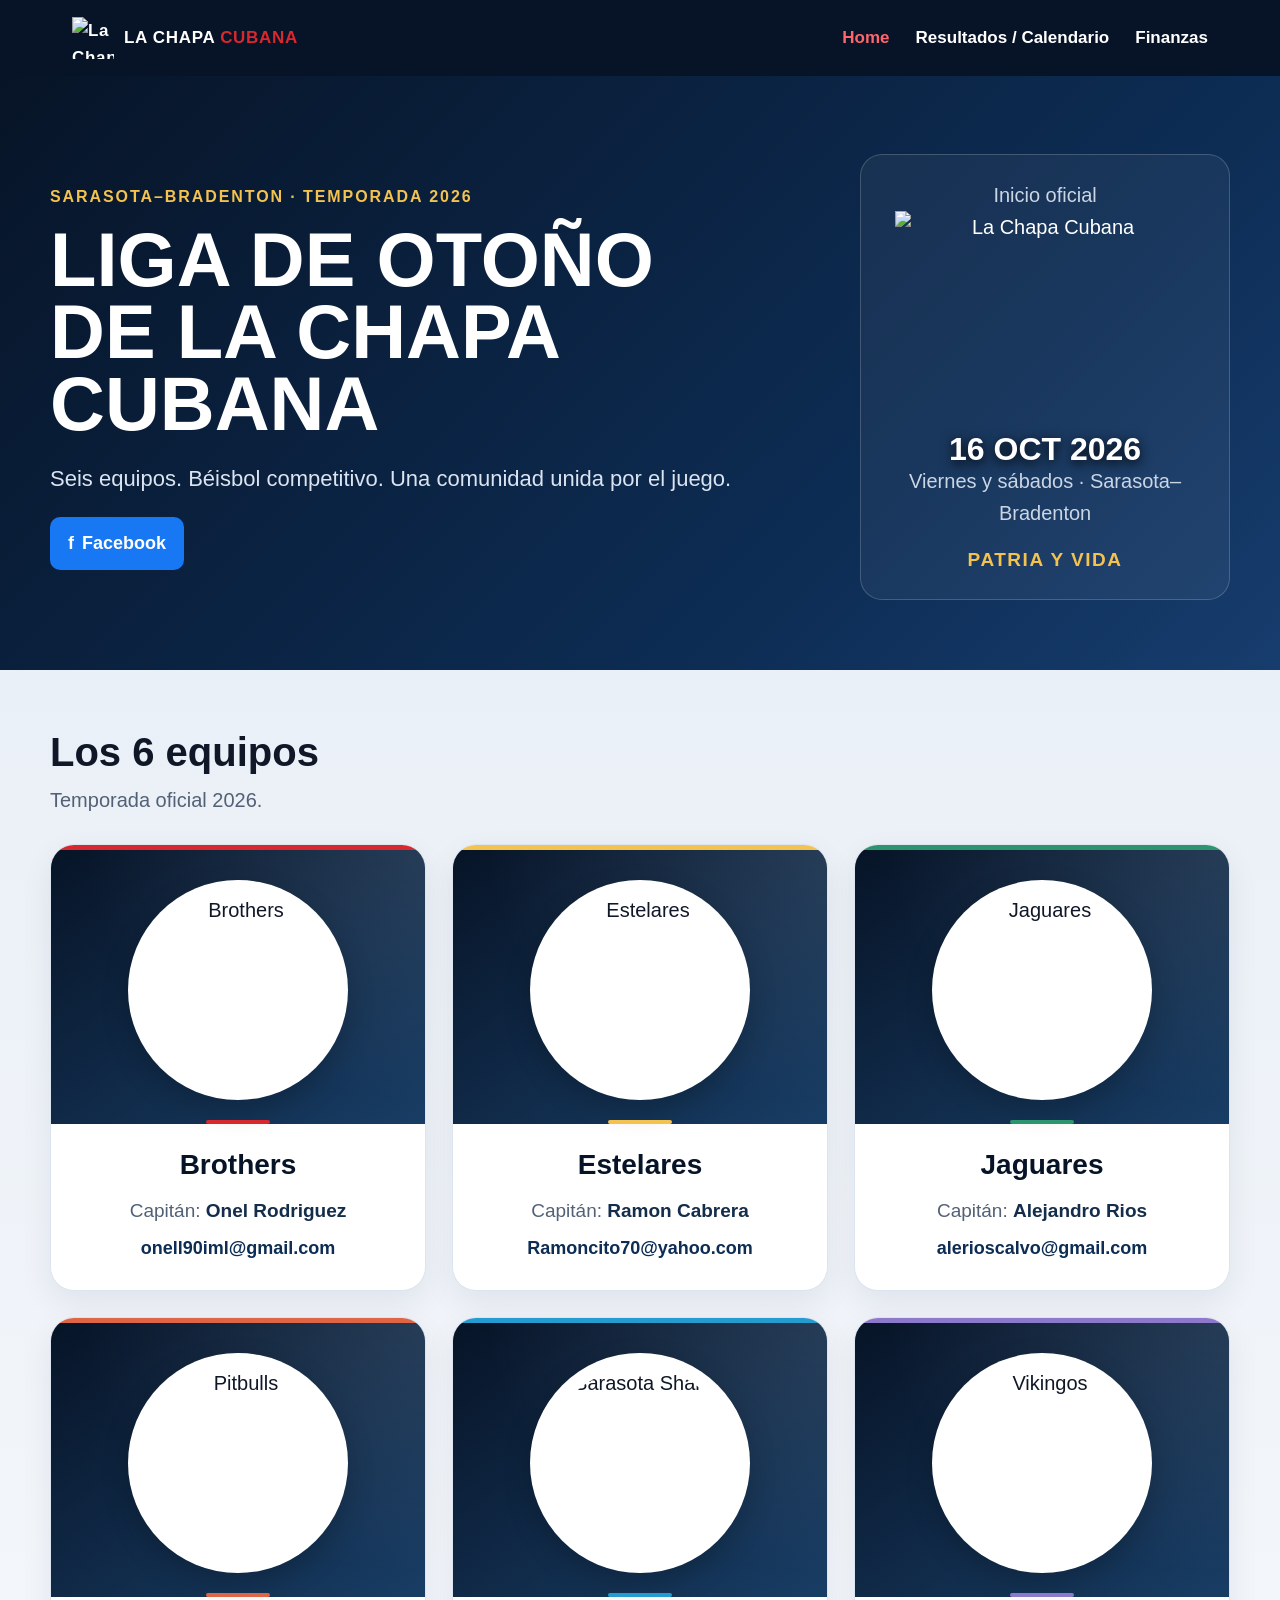
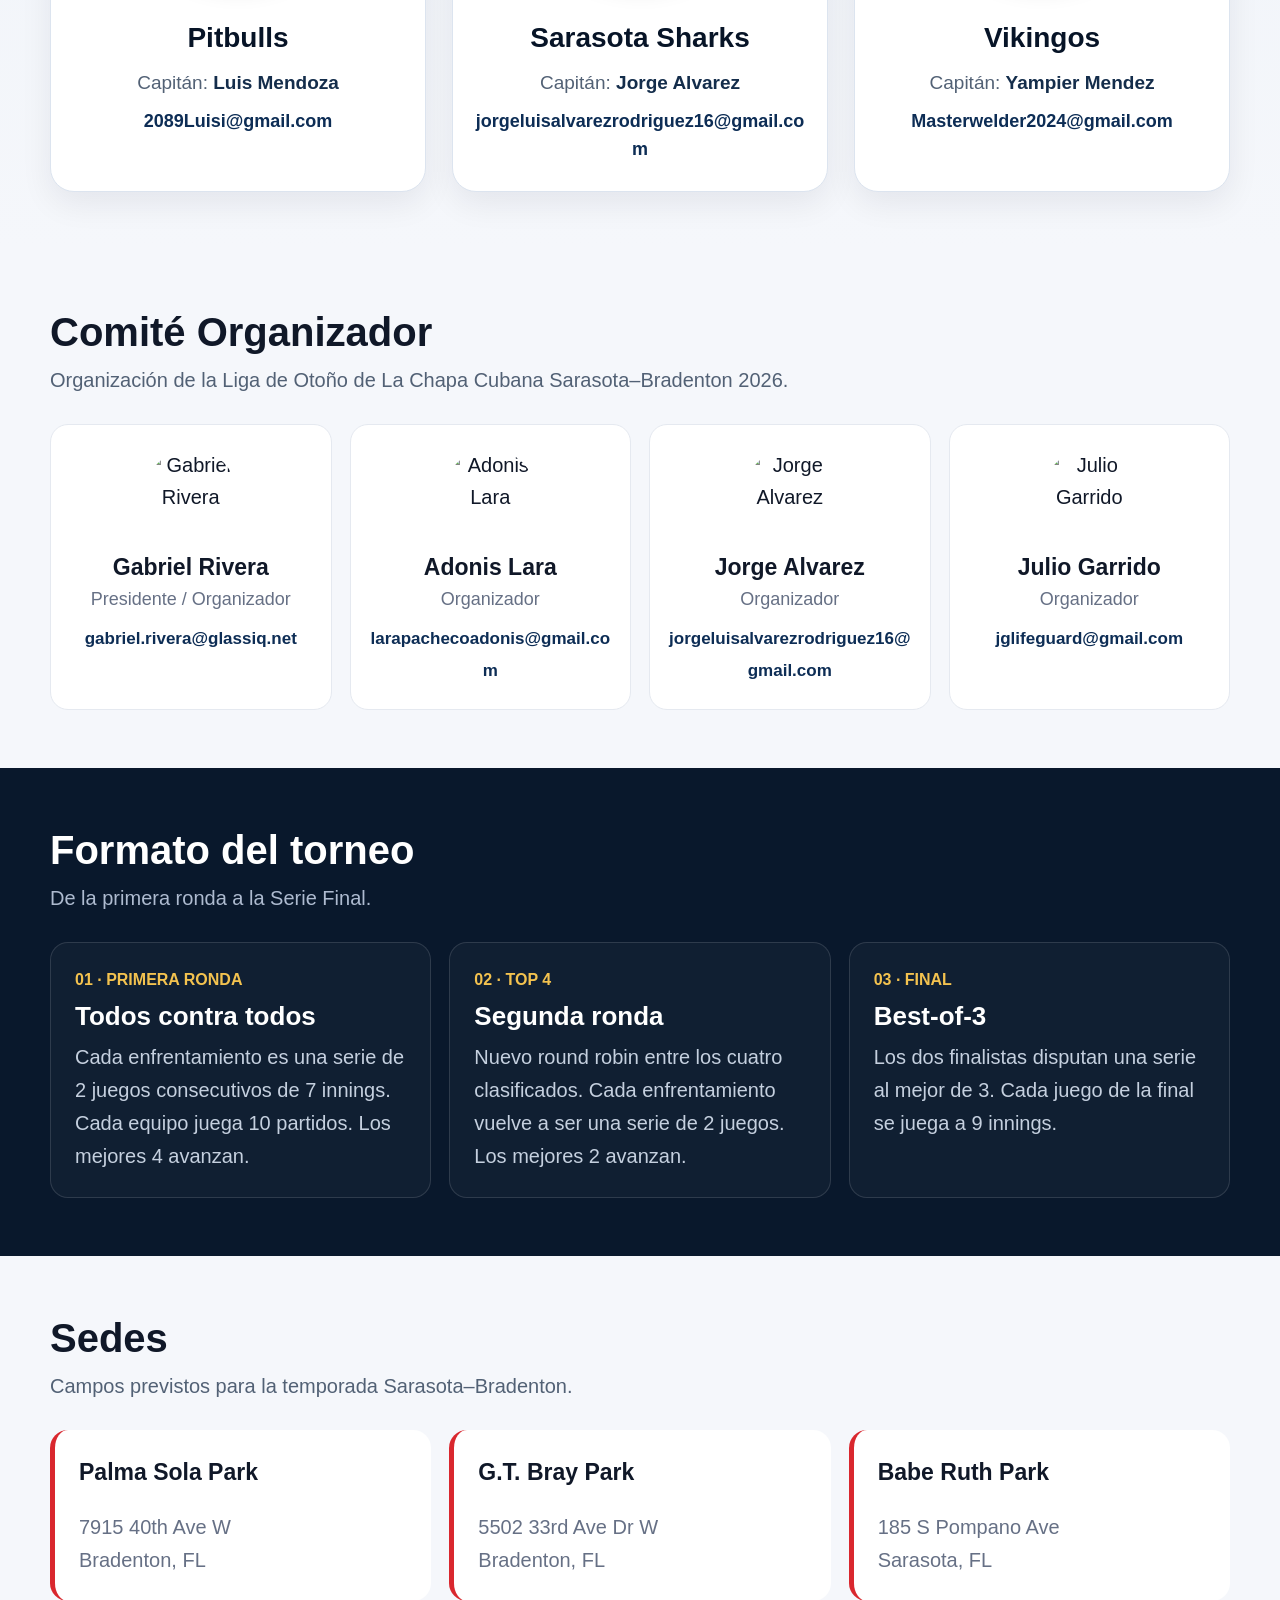
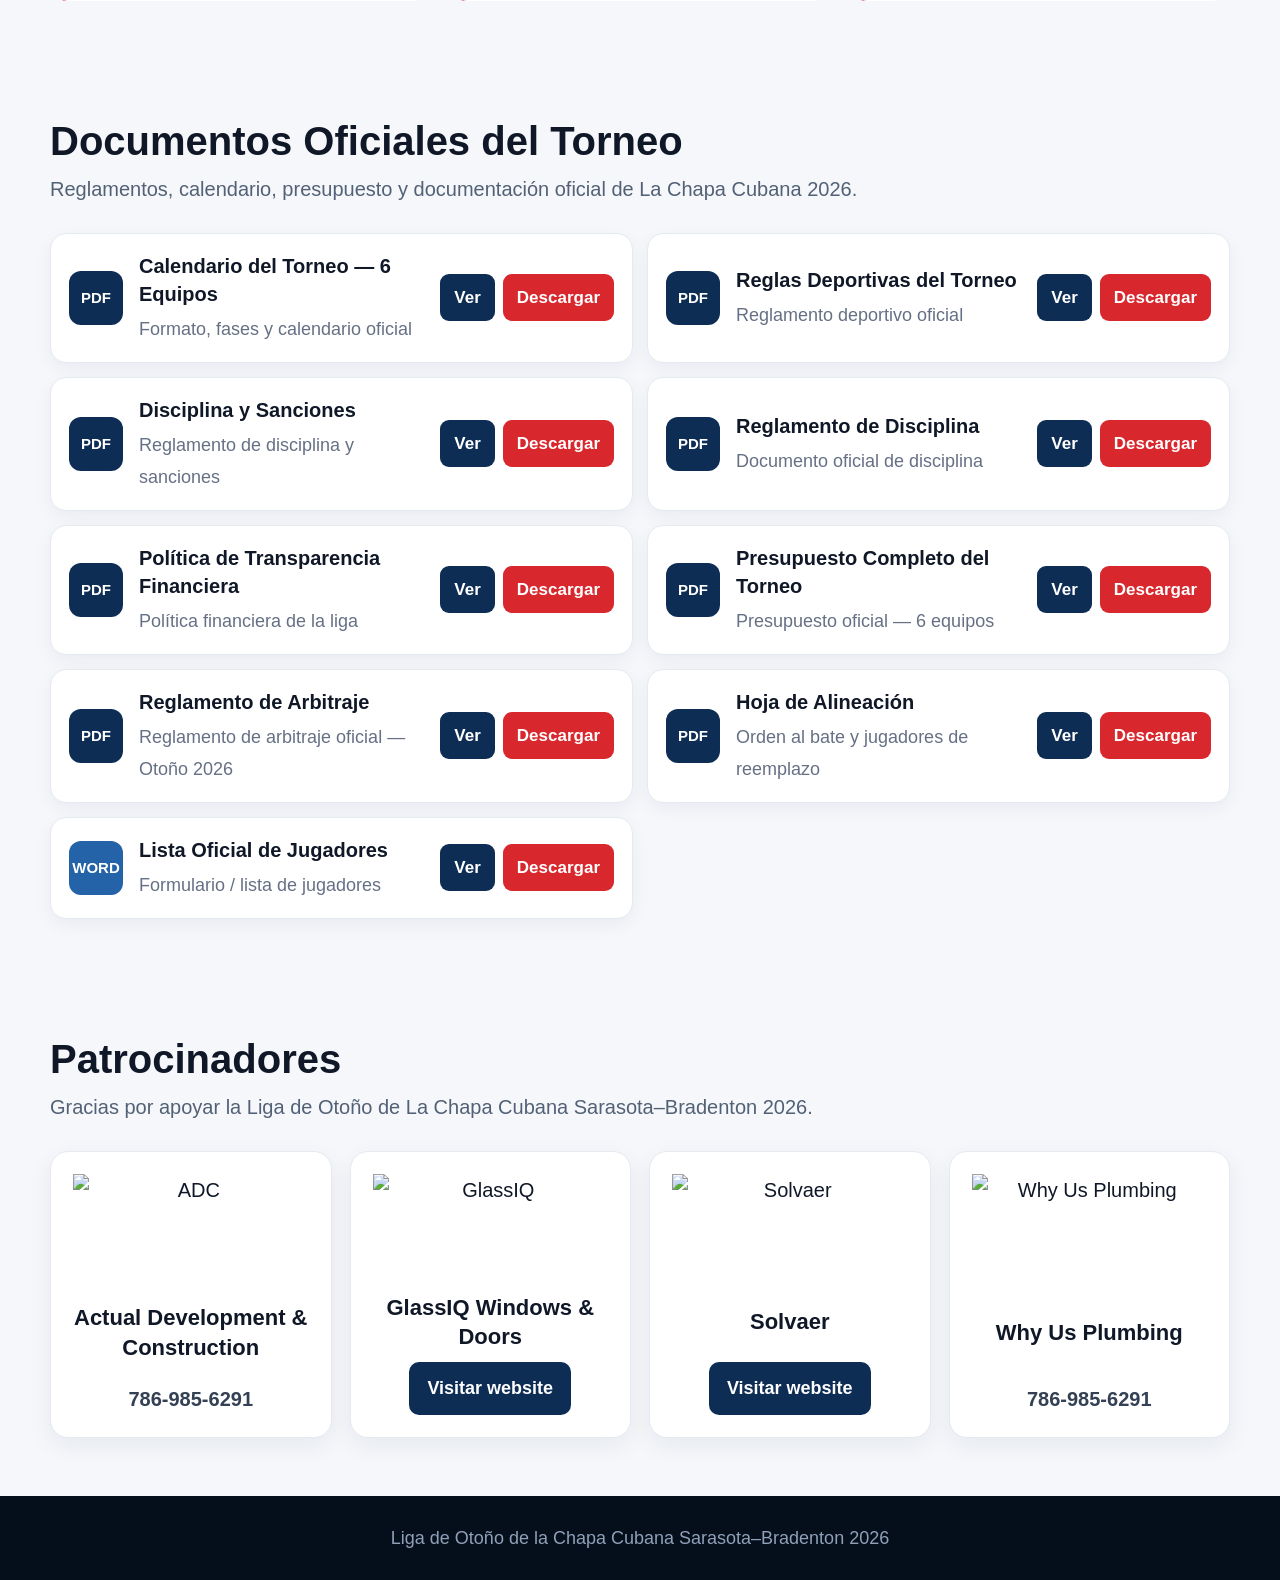
==== index.html @ 01a6e6a2 "Add umpire rules and lineup PDFs with Drive view and download links" ====
<!doctype html>
<html lang="es"><head><meta charset="utf-8"><meta name="viewport" content="width=device-width,initial-scale=1">
<title>La Chapa Cubana 2026</title>
<style>
:root{--navy:#071427;--blue:#0d2d55;--red:#d9272e;--gold:#f3c24f;--white:#fff;--muted:#b9c5d6}
*{box-sizing:border-box}body{margin:0;font-family:Arial,Helvetica,sans-serif;font-size:18px;background:#f5f7fb;color:#101828}a{text-decoration:none;color:inherit}
header{background:var(--navy);color:#fff;position:sticky;top:0;z-index:5}.nav{max-width:1180px;margin:auto;display:flex;align-items:center;justify-content:space-between;padding:16px 22px}.brand{font-weight:900;letter-spacing:.04em}.brand span{color:var(--red)}nav{display:flex;gap:22px;font-weight:700;font-size:14px}.fb-link{display:inline-flex;align-items:center;gap:8px;background:#1877f2;color:#fff;padding:9px 14px;border-radius:10px;font-weight:800;font-size:13px}.fb-icon{font-size:18px;font-weight:900}.menu-toggle{display:none;background:transparent;border:1px solid #ffffff55;color:#fff;border-radius:9px;font-size:24px;padding:5px 10px;cursor:pointer}
.hero{background:linear-gradient(135deg,#071427 0%,#0d2d55 70%,#173d6e 100%);color:#fff;padding:78px 22px 70px}.hero-in{max-width:1180px;margin:auto;display:grid;grid-template-columns:1.35fr .65fr;gap:42px;align-items:center}.eyebrow{color:var(--gold);font-weight:800;letter-spacing:.12em;text-transform:uppercase;font-size:13px}.hero h1{font-size:clamp(42px,6vw,76px);line-height:.95;margin:14px 0}.hero p{font-size:20px;color:#dbe4f0;max-width:720px;line-height:1.5}.badge{border:1px solid #ffffff2e;border-radius:22px;padding:24px;background:#ffffff0d;text-align:center;position:relative;overflow:hidden}.hero-logo{width:min(100%,300px);height:250px;object-fit:contain;display:block;margin:0 auto -28px}.start-date{font-size:32px;font-weight:900;line-height:1;color:#fff;text-shadow:0 3px 12px #000;margin-top:-8px;position:relative;z-index:2}.badge span{color:#cbd6e5}.badge .motto{display:block;color:var(--gold);font-size:19px;font-weight:900;letter-spacing:.08em;text-transform:uppercase;margin-top:16px}
section{padding:58px 22px}.wrap{max-width:1180px;margin:auto}.title{font-size:32px;margin:0 0 8px}.sub{color:#667085;margin:0 0 28px}
.cards{display:grid;grid-template-columns:repeat(3,1fr);gap:18px}.card{background:#fff;border:1px solid #e5e9f0;border-radius:18px;padding:24px;box-shadow:0 8px 24px #0b1b3410}.team{font-size:20px;font-weight:900}.team-logo{width:175px;height:175px;object-fit:contain;display:block;margin:0 auto 18px}.card{text-align:center}.contact{font-size:14px;color:#667085;margin-top:8px;line-height:1.55}.contact a{color:#0d2d55;font-weight:700;overflow-wrap:anywhere}.committee{display:grid;grid-template-columns:repeat(4,1fr);gap:18px}.person{background:#fff;border:1px solid #e5e9f0;border-radius:18px;padding:20px;text-align:center}.person img{width:92px;height:92px;border-radius:50%;object-fit:cover;display:block;margin:0 auto 12px}.person h3{margin:6px 0 3px;font-size:18px}.role{font-size:13px;color:#667085;margin-bottom:8px}.person a{font-size:12px;color:#0d2d55;font-weight:700;overflow-wrap:anywhere}
.dark{background:#09182c;color:#fff}.dark .sub{color:#aebbd0}.format{display:grid;grid-template-columns:repeat(3,1fr);gap:18px}.step{border:1px solid #ffffff20;border-radius:18px;padding:24px;background:#ffffff08}.num{font-size:13px;color:var(--gold);font-weight:900}.step h3{margin:8px 0}.step p{color:#c5d0df;line-height:1.55;margin:0}
.venues{display:grid;grid-template-columns:repeat(3,1fr);gap:18px}.venue{background:#fff;border-radius:18px;padding:24px;border-left:5px solid var(--red)}.venue b{font-size:18px}.venue p{color:#667085;margin-bottom:0}
.sponsor{background:#fff4db;border:1px solid #f1d596;border-radius:18px;padding:28px;display:flex;justify-content:space-between;gap:20px;align-items:center}.sponsor strong{font-size:24px}.sponsors-grid{display:grid;grid-template-columns:repeat(4,1fr);gap:18px}.sponsor-card{background:#fff;border:1px solid #e5e9f0;border-radius:18px;padding:22px;text-align:center;box-shadow:0 8px 24px #0b1b3410;display:flex;flex-direction:column;align-items:center;justify-content:space-between;min-height:220px}.sponsor-logo{width:100%;height:105px;object-fit:contain;margin-bottom:14px}.sponsor-name{font-weight:900;font-size:18px;margin-bottom:10px}.sponsor-link{display:inline-block;background:#0d2d55;color:#fff;padding:10px 16px;border-radius:10px;font-weight:800;font-size:14px}.sponsor-phone{font-weight:800;color:#344054}.docs-grid{display:grid;grid-template-columns:repeat(2,1fr);gap:14px}.doc-card{background:#fff;border:1px solid #e5e9f0;border-radius:16px;padding:18px;display:flex;align-items:center;gap:14px;box-shadow:0 6px 18px #0b1b340d;transition:.2s}.doc-card:hover{transform:translateY(-2px);box-shadow:0 10px 24px #0b1b3418}.doc-icon{width:46px;height:46px;border-radius:12px;background:#0d2d55;color:#fff;display:grid;place-items:center;font-size:13px;font-weight:900;flex:none}.doc-icon.word{background:#2463a8}.doc-card strong{display:block;margin-bottom:4px}.doc-card span{font-size:13px;color:#667085}.doc-actions{margin-left:auto;display:flex;gap:8px;flex:none}.doc-btn{padding:8px 11px;border-radius:9px;background:#0d2d55;color:#fff;font-size:12px;font-weight:800}.doc-btn.download{background:#d9272e}@media(max-width:600px){.doc-card{align-items:flex-start}.doc-actions{margin-left:0;flex-direction:column}}
footer{background:#050e1b;color:#8fa0b8;padding:28px 22px;text-align:center}
@media(max-width:760px){.nav{position:relative;align-items:center}.menu-toggle{display:block}.nav nav{display:none;position:absolute;top:100%;right:16px;left:16px;background:#071427;border:1px solid #ffffff22;border-radius:12px;padding:10px;box-shadow:0 12px 28px #0005;z-index:20}.nav.menu-open nav{display:flex;flex-direction:column;gap:0}.nav nav a{padding:12px 10px;border-bottom:1px solid #ffffff18;font-size:16px}.nav nav a:last-child{border-bottom:0}.hero-in,.cards,.format,.venues{grid-template-columns:1fr}.committee{grid-template-columns:repeat(2,1fr)}.sponsors-grid{grid-template-columns:1fr 1fr}.docs-grid{grid-template-columns:1fr}.team-logo{width:155px;height:155px}.person{padding:14px}.person img{width:76px;height:76px}.hero{padding-top:54px}.sponsor{display:block}.hero h1{font-size:48px}}
/* Home readability and team showcase */
body{font-size:20px;line-height:1.6}
.hero p{font-size:22px}
.eyebrow,.num{font-size:16px}
.title{font-size:clamp(32px,4vw,40px);line-height:1.2}
.sub{font-size:20px;color:#526175}
#equipos{background:linear-gradient(180deg,#eaf0f7,#f5f7fb)}
#equipos .cards{gap:26px;align-items:stretch}
#equipos .card{--team-accent:#d9272e;padding:0 0 26px;overflow:hidden;border:1px solid #dce4ef;border-radius:24px;box-shadow:0 12px 32px #07142712;transition:transform .2s,box-shadow .2s;min-width:0}
#equipos .card:nth-child(2){--team-accent:#f3c24f}
#equipos .card:nth-child(3){--team-accent:#2a956e}
#equipos .card:nth-child(4){--team-accent:#de6545}
#equipos .card:nth-child(5){--team-accent:#269bd0}
#equipos .card:nth-child(6){--team-accent:#8c79cc}
.team-emblem{display:grid;place-items:center;padding:30px 20px 24px;background:radial-gradient(ellipse at top right,#ffffff18,transparent 65%),linear-gradient(145deg,#071427,#183d65);border-top:5px solid var(--team-accent);position:relative}
.team-emblem:after{content:"";position:absolute;bottom:0;width:64px;height:4px;background:var(--team-accent);border-radius:4px}
#equipos .team-logo{width:220px;height:220px;max-width:100%;margin:0;object-fit:contain;background:#fff;border-radius:50%;padding:14px;box-shadow:0 10px 28px #0003}
#equipos .team{font-size:28px;line-height:1.2;color:#071427;margin:24px 20px 14px;font-weight:900}
#equipos .contact{font-size:19px;line-height:1.6;margin:0 22px;color:#526175}
#equipos .contact b{color:#142d4b}
#equipos .contact a{display:inline-block;font-size:18px;margin-top:8px;overflow-wrap:anywhere}
.person{min-width:0;padding:24px 18px}
.person h3{font-size:23px;line-height:1.3}
.role{font-size:18px;line-height:1.5}
.person a{font-size:17px;line-height:1.5}
.step h3{font-size:26px;line-height:1.25}
.step p,.venue p{font-size:20px;line-height:1.65}
.venue b{font-size:23px}
.sponsor-name{font-size:22px;line-height:1.35}
.sponsor-phone{font-size:20px}
.sponsor-link,.fb-link{font-size:18px;padding:12px 18px}
.doc-card{flex-wrap:wrap;min-width:0;gap:16px}
.doc-card>div:nth-child(2){flex:1 1 180px;min-width:0}
.doc-card strong{font-size:20px;line-height:1.4}
.doc-card span{font-size:18px;line-height:1.5}
.doc-actions{flex-wrap:wrap}
.doc-btn{font-size:17px;padding:10px 14px}
.doc-icon{font-size:15px;width:54px;height:54px}
footer{font-size:18px}
@media(hover:hover){#equipos .card:hover{transform:translateY(-5px);box-shadow:0 18px 38px #07142722}}
@media(max-width:1000px){#equipos .cards{grid-template-columns:repeat(2,minmax(0,1fr))}.committee{grid-template-columns:repeat(2,minmax(0,1fr))}.sponsors-grid{grid-template-columns:repeat(2,minmax(0,1fr))}}
@media(max-width:600px){#equipos .cards{grid-template-columns:1fr;gap:22px}.committee,.sponsors-grid{grid-template-columns:1fr}.hero p{font-size:20px}.hero h1{font-size:clamp(36px,10vw,48px);overflow-wrap:anywhere}.team-emblem{padding:26px 20px 22px}#equipos .team-logo{width:210px;height:210px}.doc-actions{margin-left:0;flex-direction:row;width:100%}.doc-btn{flex:1;text-align:center}}
@media(prefers-reduced-motion:reduce){#equipos .card,.doc-card{transition:none}#equipos .card:hover,.doc-card:hover{transform:none}}
</style><link rel="stylesheet" href="navigation.css"><script src="navigation.js" defer></script></head>
<body>
<header class="site-header"><div class="site-nav"><a class="site-brand" href="index.html" aria-label="La Chapa Cubana — Home"><img src="https://drive.google.com/thumbnail?id=1ET58pvMTyD2m4tdaB0bdSCX0FVd7vZmN&sz=w120" alt="La Chapa"><div>LA CHAPA <span>CUBANA</span></div></a><nav id="site-menu" class="site-menu" aria-label="Menú principal"><a href="index.html">Home</a><a href="resultados.html">Resultados / Calendario</a><a href="finanzas.html">Finanzas</a></nav><button class="site-menu-toggle" type="button" aria-label="Abrir menú" aria-controls="site-menu" aria-expanded="false">☰</button></div></header>
<main id="inicio">
<section class="hero"><div class="hero-in"><div><div class="eyebrow">Sarasota–Bradenton · Temporada 2026</div><h1>LIGA DE OTOÑO<br>DE LA CHAPA CUBANA</h1><p>Seis equipos. Béisbol competitivo. Una comunidad unida por el juego.</p><div style="margin-top:22px"><a class="fb-link" href="https://www.facebook.com/stories/122099735511436283/UzpfSVNDOjE0MTI1MDkyNjc3NDA5NTQ=/?view_single=false" target="_blank" rel="noopener"><span class="fb-icon">f</span> Facebook</a></div></div><div class="badge"><span>Inicio oficial</span><img class="hero-logo" src="https://drive.google.com/thumbnail?id=1ET58pvMTyD2m4tdaB0bdSCX0FVd7vZmN&sz=w800" alt="La Chapa Cubana"><div class="start-date">16 OCT 2026</div><span>Viernes y sábados · Sarasota–Bradenton</span><span class="motto">Patria y Vida</span></div></div></section>
<section id="equipos"><div class="wrap"><h2 class="title">Los 6 equipos</h2><p class="sub">Temporada oficial 2026.</p><div class="cards">
<div class="card"><div class="team-emblem"><img class="team-logo" src="https://drive.google.com/thumbnail?id=1-qWRgKW-EbeQ3weT7S31rClTQt9q2caC&sz=w400" alt="Brothers"></div><div class="team">Brothers</div><div class="contact">Capitán: <b>Onel Rodriguez</b><br><a href="mailto:onell90iml@gmail.com">onell90iml@gmail.com</a></div></div>
<div class="card"><div class="team-emblem"><img class="team-logo" src="https://drive.google.com/thumbnail?id=1gl6SJ99APP-K8eYWpxwZ1O6G4PZ_vN21&sz=w400" alt="Estelares"></div><div class="team">Estelares</div><div class="contact">Capitán: <b>Ramon Cabrera</b><br><a href="mailto:Ramoncito70@yahoo.com">Ramoncito70@yahoo.com</a></div></div>
<div class="card"><div class="team-emblem"><img class="team-logo" src="https://drive.google.com/thumbnail?id=1uM85ntB6zjvY6f7AvmelHOdKIryNQJAP&sz=w400" alt="Jaguares"></div><div class="team">Jaguares</div><div class="contact">Capitán: <b>Alejandro Rios</b><br><a href="mailto:alerioscalvo@gmail.com">alerioscalvo@gmail.com</a></div></div>
<div class="card"><div class="team-emblem"><img class="team-logo" src="https://drive.google.com/thumbnail?id=1OCEE2LNKfsck5dL0mErADqhcxeLoiF3o&sz=w400" alt="Pitbulls"></div><div class="team">Pitbulls</div><div class="contact">Capitán: <b>Luis Mendoza</b><br><a href="mailto:2089Luisi@gmail.com">2089Luisi@gmail.com</a></div></div>
<div class="card"><div class="team-emblem"><img class="team-logo" src="https://drive.google.com/thumbnail?id=1jnovo15ZRXQcQmVFEsBm3fP1bylhLSvg&sz=w400" alt="Sarasota Sharks"></div><div class="team">Sarasota Sharks</div><div class="contact">Capitán: <b>Jorge Alvarez</b><br><a href="mailto:jorgeluisalvarezrodriguez16@gmail.com">jorgeluisalvarezrodriguez16@gmail.com</a></div></div>
<div class="card"><div class="team-emblem"><img class="team-logo" src="https://drive.google.com/thumbnail?id=1XBLhM8qEhAlkgvEvwa9APozs3F2xufP5&sz=w400" alt="Vikingos"></div><div class="team">Vikingos</div><div class="contact">Capitán: <b>Yampier Mendez</b><br><a href="mailto:Masterwelder2024@gmail.com">Masterwelder2024@gmail.com</a></div></div>
</div></div></section>
<section id="comite"><div class="wrap"><h2 class="title">Comité Organizador</h2><p class="sub">Organización de la Liga de Otoño de La Chapa Cubana Sarasota–Bradenton 2026.</p><div class="committee">
<div class="person"><img src="https://drive.google.com/thumbnail?id=19sugjsP3YZPvwCtK-UiwUvTd4N5JvmRO&sz=w300" alt="Gabriel Rivera"><h3>Gabriel Rivera</h3><div class="role">Presidente / Organizador</div><a href="mailto:gabriel.rivera@glassiq.net">gabriel.rivera@glassiq.net</a></div>
<div class="person"><img src="https://drive.google.com/thumbnail?id=15jDkfLNwrnP8AfmR-NCQBXb3xHgGTXxs&sz=w300" alt="Adonis Lara"><h3>Adonis Lara</h3><div class="role">Organizador</div><a href="mailto:larapachecoadonis@gmail.com">larapachecoadonis@gmail.com</a></div>
<div class="person"><img src="https://drive.google.com/thumbnail?id=1-SumcKjCYTly5Q4lPOge0bRohoxOmL-U&sz=w300" alt="Jorge Alvarez"><h3>Jorge Alvarez</h3><div class="role">Organizador</div><a href="mailto:jorgeluisalvarezrodriguez16@gmail.com">jorgeluisalvarezrodriguez16@gmail.com</a></div>
<div class="person"><img src="https://drive.google.com/thumbnail?id=1lk6w9D7CRqLvjNgrr_CS2DwethLzF8i_&sz=w300" alt="Julio Garrido"><h3>Julio Garrido</h3><div class="role">Organizador</div><a href="mailto:jglifeguard@gmail.com">jglifeguard@gmail.com</a></div>
</div></div></section>
<section class="dark" id="formato"><div class="wrap"><h2 class="title">Formato del torneo</h2><p class="sub">De la primera ronda a la Serie Final.</p><div class="format">
<div class="step"><div class="num">01 · PRIMERA RONDA</div><h3>Todos contra todos</h3><p>Cada enfrentamiento es una serie de 2 juegos consecutivos de 7 innings. Cada equipo juega 10 partidos. Los mejores 4 avanzan.</p></div>
<div class="step"><div class="num">02 · TOP 4</div><h3>Segunda ronda</h3><p>Nuevo round robin entre los cuatro clasificados. Cada enfrentamiento vuelve a ser una serie de 2 juegos. Los mejores 2 avanzan.</p></div>
<div class="step"><div class="num">03 · FINAL</div><h3>Best-of-3</h3><p>Los dos finalistas disputan una serie al mejor de 3. Cada juego de la final se juega a 9 innings.</p></div>
</div></div></section>
<section id="sedes"><div class="wrap"><h2 class="title">Sedes</h2><p class="sub">Campos previstos para la temporada Sarasota–Bradenton.</p><div class="venues">
<div class="venue"><b>Palma Sola Park</b><p>7915 40th Ave W<br>Bradenton, FL</p></div>
<div class="venue"><b>G.T. Bray Park</b><p>5502 33rd Ave Dr W<br>Bradenton, FL</p></div>
<div class="venue"><b>Babe Ruth Park</b><p>185 S Pompano Ave<br>Sarasota, FL</p></div>
</div></div></section>
<section id="documentos"><div class="wrap"><h2 class="title">Documentos Oficiales del Torneo</h2><p class="sub">Reglamentos, calendario, presupuesto y documentación oficial de La Chapa Cubana 2026.</p><div class="docs-grid">
<div class="doc-card"><div class="doc-icon">PDF</div><div><strong>Calendario del Torneo — 6 Equipos</strong><span>Formato, fases y calendario oficial</span></div><div class="doc-actions"><a class="doc-btn" href="https://drive.google.com/file/d/1z3Nn9otGqDCR9JHhnxiJTnsiXqYLfeBk/view" target="_blank" rel="noopener">Ver</a><a class="doc-btn download" href="https://drive.google.com/uc?export=download&id=1z3Nn9otGqDCR9JHhnxiJTnsiXqYLfeBk">Descargar</a></div></div>
<div class="doc-card"><div class="doc-icon">PDF</div><div><strong>Reglas Deportivas del Torneo</strong><span>Reglamento deportivo oficial</span></div><div class="doc-actions"><a class="doc-btn" href="https://drive.google.com/file/d/11FIKdjyD3Yyb6Pr4KRDxW3d-CXXRbtc8/view" target="_blank" rel="noopener">Ver</a><a class="doc-btn download" href="https://drive.google.com/uc?export=download&id=11FIKdjyD3Yyb6Pr4KRDxW3d-CXXRbtc8">Descargar</a></div></div>
<div class="doc-card"><div class="doc-icon">PDF</div><div><strong>Disciplina y Sanciones</strong><span>Reglamento de disciplina y sanciones</span></div><div class="doc-actions"><a class="doc-btn" href="https://drive.google.com/file/d/1pVO3pFTysSu9G_AgJkY43ky2Y5dKUSA0/view" target="_blank" rel="noopener">Ver</a><a class="doc-btn download" href="https://drive.google.com/uc?export=download&id=1pVO3pFTysSu9G_AgJkY43ky2Y5dKUSA0">Descargar</a></div></div>
<div class="doc-card"><div class="doc-icon">PDF</div><div><strong>Reglamento de Disciplina</strong><span>Documento oficial de disciplina</span></div><div class="doc-actions"><a class="doc-btn" href="https://drive.google.com/file/d/1_pdyM_a1JDZmPbZXYFJK_D6hmYnt_0pZ/view" target="_blank" rel="noopener">Ver</a><a class="doc-btn download" href="https://drive.google.com/uc?export=download&id=1_pdyM_a1JDZmPbZXYFJK_D6hmYnt_0pZ">Descargar</a></div></div>
<div class="doc-card"><div class="doc-icon">PDF</div><div><strong>Política de Transparencia Financiera</strong><span>Política financiera de la liga</span></div><div class="doc-actions"><a class="doc-btn" href="https://drive.google.com/file/d/1C5aA4ZxCHgQM4YqI9d89ySw7zPici6uc/view" target="_blank" rel="noopener">Ver</a><a class="doc-btn download" href="https://drive.google.com/uc?export=download&id=1C5aA4ZxCHgQM4YqI9d89ySw7zPici6uc">Descargar</a></div></div>
<div class="doc-card"><div class="doc-icon">PDF</div><div><strong>Presupuesto Completo del Torneo</strong><span>Presupuesto oficial — 6 equipos</span></div><div class="doc-actions"><a class="doc-btn" href="https://drive.google.com/file/d/1_5XDzh7zF5dNiiKVgtpI3sC6vc2b3jWr/view" target="_blank" rel="noopener">Ver</a><a class="doc-btn download" href="https://drive.google.com/uc?export=download&id=1_5XDzh7zF5dNiiKVgtpI3sC6vc2b3jWr">Descargar</a></div></div>
<div class="doc-card"><div class="doc-icon">PDF</div><div><strong>Reglamento de Arbitraje</strong><span>Reglamento de arbitraje oficial — Otoño 2026</span></div><div class="doc-actions"><a class="doc-btn" href="https://drive.google.com/file/d/1mpolAczHp0pGvzC1wSE6edb7Z3oED-60/view" target="_blank" rel="noopener">Ver</a><a class="doc-btn download" href="https://drive.google.com/uc?export=download&id=1mpolAczHp0pGvzC1wSE6edb7Z3oED-60">Descargar</a></div></div>
<div class="doc-card"><div class="doc-icon">PDF</div><div><strong>Hoja de Alineación</strong><span>Orden al bate y jugadores de reemplazo</span></div><div class="doc-actions"><a class="doc-btn" href="https://drive.google.com/file/d/1Rv-o-x3uofq9RC52vKaQ3EqiP1crxRcd/view" target="_blank" rel="noopener">Ver</a><a class="doc-btn download" href="https://drive.google.com/uc?export=download&id=1Rv-o-x3uofq9RC52vKaQ3EqiP1crxRcd">Descargar</a></div></div>
<div class="doc-card"><div class="doc-icon word">WORD</div><div><strong>Lista Oficial de Jugadores</strong><span>Formulario / lista de jugadores</span></div><div class="doc-actions"><a class="doc-btn" href="https://docs.google.com/document/d/1uyCMl9D7eyOG7l7FP1CFhlCztatjPgiy/edit" target="_blank" rel="noopener">Ver</a><a class="doc-btn download" href="https://drive.google.com/uc?export=download&id=1uyCMl9D7eyOG7l7FP1CFhlCztatjPgiy">Descargar</a></div></div>
</div></div></section>
<section id="patrocinadores"><div class="wrap"><h2 class="title">Patrocinadores</h2><p class="sub">Gracias por apoyar la Liga de Otoño de La Chapa Cubana Sarasota–Bradenton 2026.</p><div class="sponsors-grid">
<div class="sponsor-card"><img class="sponsor-logo" src="https://drive.google.com/thumbnail?id=1os_AUD8KuGPUSDTXkzArnHV0wg2EclTi&sz=w500" alt="ADC"><div class="sponsor-name">Actual Development & Construction</div><div class="sponsor-phone">786-985-6291</div></div>
<div class="sponsor-card"><img class="sponsor-logo" src="https://drive.google.com/thumbnail?id=1fQKZIUru4PcIKUT2B1YTL29-8vV6agly&sz=w500" alt="GlassIQ"><div class="sponsor-name">GlassIQ Windows & Doors</div><a class="sponsor-link" href="https://glassiq.net" target="_blank" rel="noopener">Visitar website</a></div>
<div class="sponsor-card"><img class="sponsor-logo" src="https://drive.google.com/thumbnail?id=15eV9L55GZfbMj_JMZ-18P0ek_3loHYlP&sz=w500" alt="Solvaer"><div class="sponsor-name">Solvaer</div><a class="sponsor-link" href="https://solvaerllc.com" target="_blank" rel="noopener">Visitar website</a></div>
<div class="sponsor-card"><img class="sponsor-logo" src="https://drive.google.com/thumbnail?id=1gEzNi2Vnxm7hByJL_bRcwlz-A1wsKSUW&sz=w500" alt="Why Us Plumbing"><div class="sponsor-name">Why Us Plumbing</div><div class="sponsor-phone">786-985-6291</div></div>
</div></div></section>
</main><footer>Liga de Otoño de la Chapa Cubana Sarasota–Bradenton 2026</footer>
</body></html>
---- navigation.css ----
/* Shared navigation: all three pages use this single style source. */
.site-header{background:#071427;color:#fff;position:sticky;top:0;z-index:50;font-family:Arial,Helvetica,sans-serif}
.site-nav{max-width:1180px;margin:auto;padding:16px 22px;display:flex;align-items:center;justify-content:space-between;gap:24px;position:relative}
.site-brand{display:flex;align-items:center;gap:10px;font-size:17px;font-weight:900;letter-spacing:.04em;color:#fff;text-decoration:none;flex-shrink:0}
.site-brand img{width:42px;height:42px;object-fit:contain;flex-shrink:0}
.site-brand span{color:#d9272e}
.site-menu{display:flex;align-items:center;gap:26px;font-size:17px;font-weight:800}
.site-menu a{color:#fff;text-decoration:none;padding:10px 0;line-height:1.4}
.site-menu a[aria-current="page"]{color:#ff656b}
.site-menu a:hover{color:#ff656b}
.site-menu-toggle{display:none;background:transparent;border:1px solid #ffffff55;color:#fff;border-radius:9px;font:24px Arial,sans-serif;padding:5px 10px;cursor:pointer}
.site-header a:focus-visible,.site-menu-toggle:focus-visible{outline:2px solid #f3c24f;outline-offset:4px}
@media(max-width:800px){
.site-nav{gap:12px}
.site-brand{font-size:17px}
.site-menu-toggle{display:block}
.site-menu{display:none;position:absolute;top:100%;left:16px;right:16px;background:#071427;border:1px solid #ffffff22;border-radius:12px;padding:10px;box-shadow:0 12px 28px #0005;align-items:stretch;gap:0}
.site-nav.menu-open .site-menu{display:flex;flex-direction:column}
.site-menu a{padding:12px 10px;border-bottom:1px solid #ffffff18;font-size:17px;font-weight:800}
.site-menu a:last-child{border-bottom:0}
}
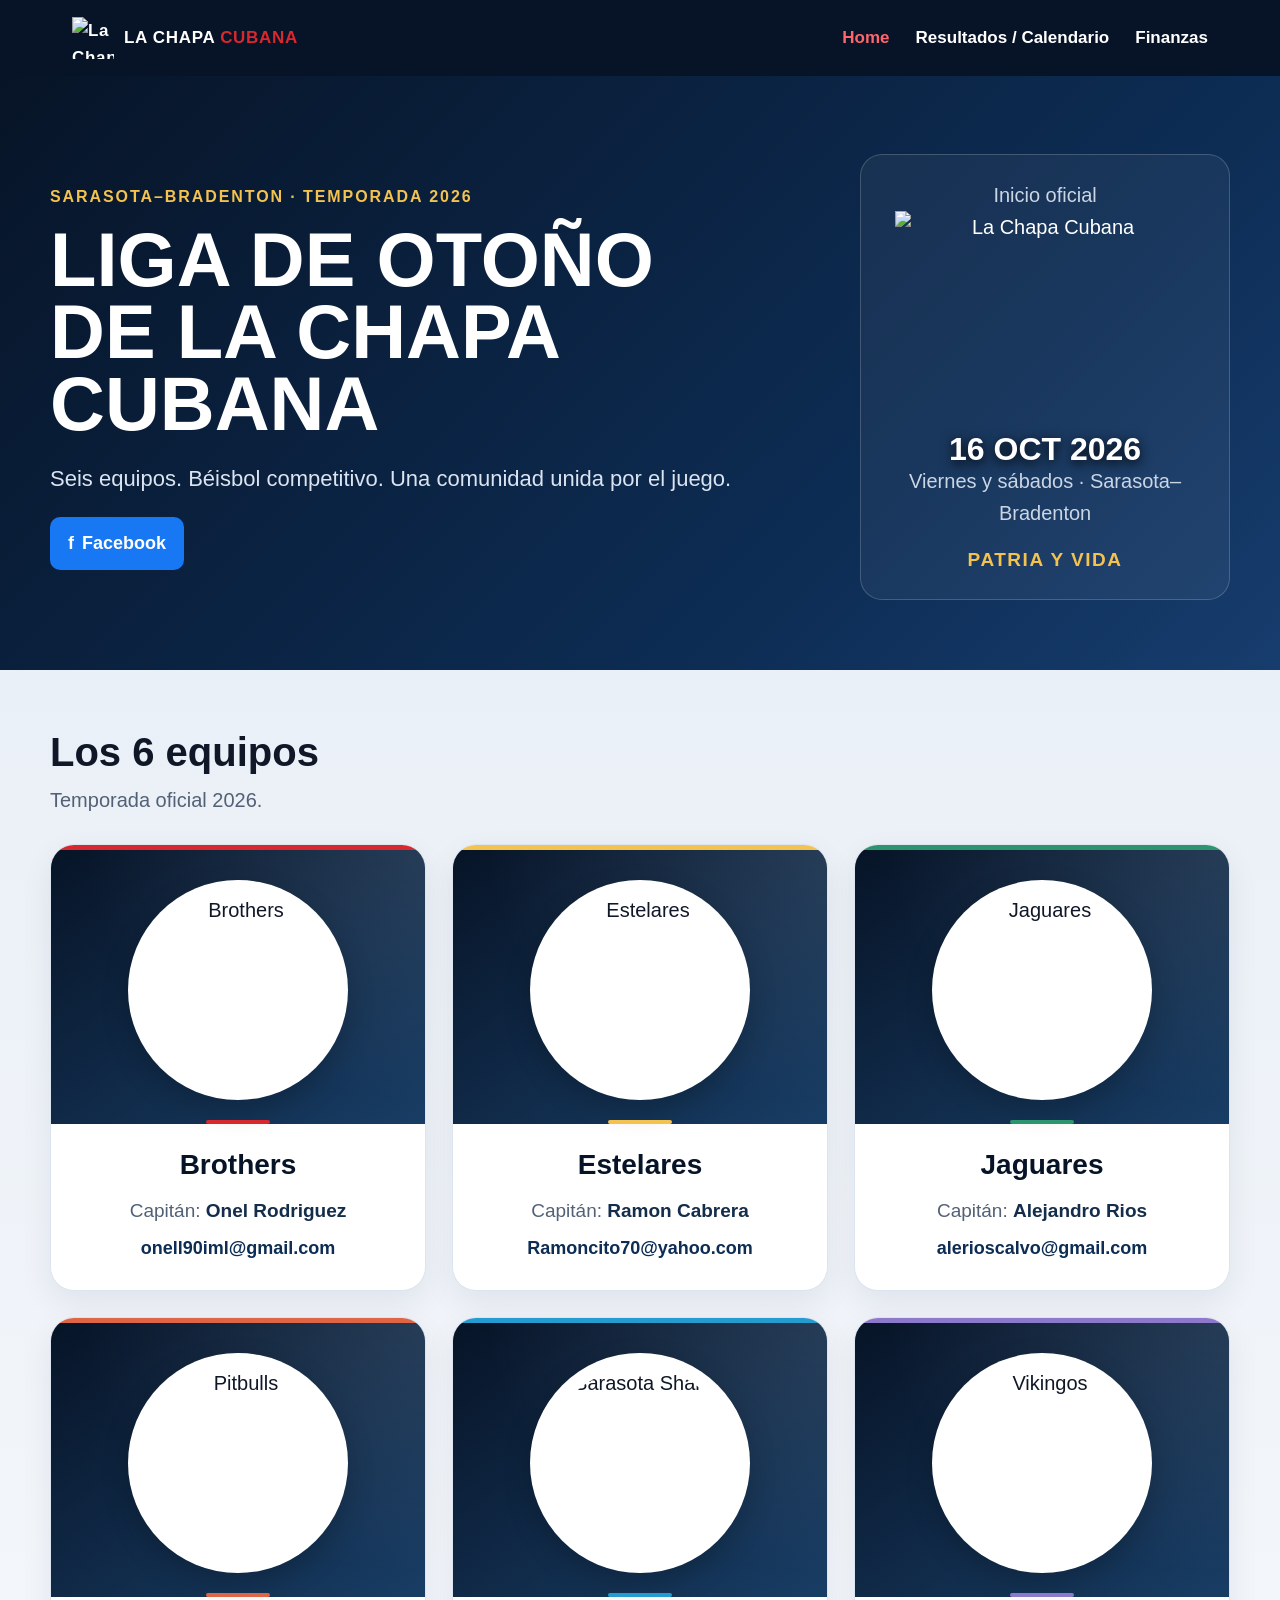
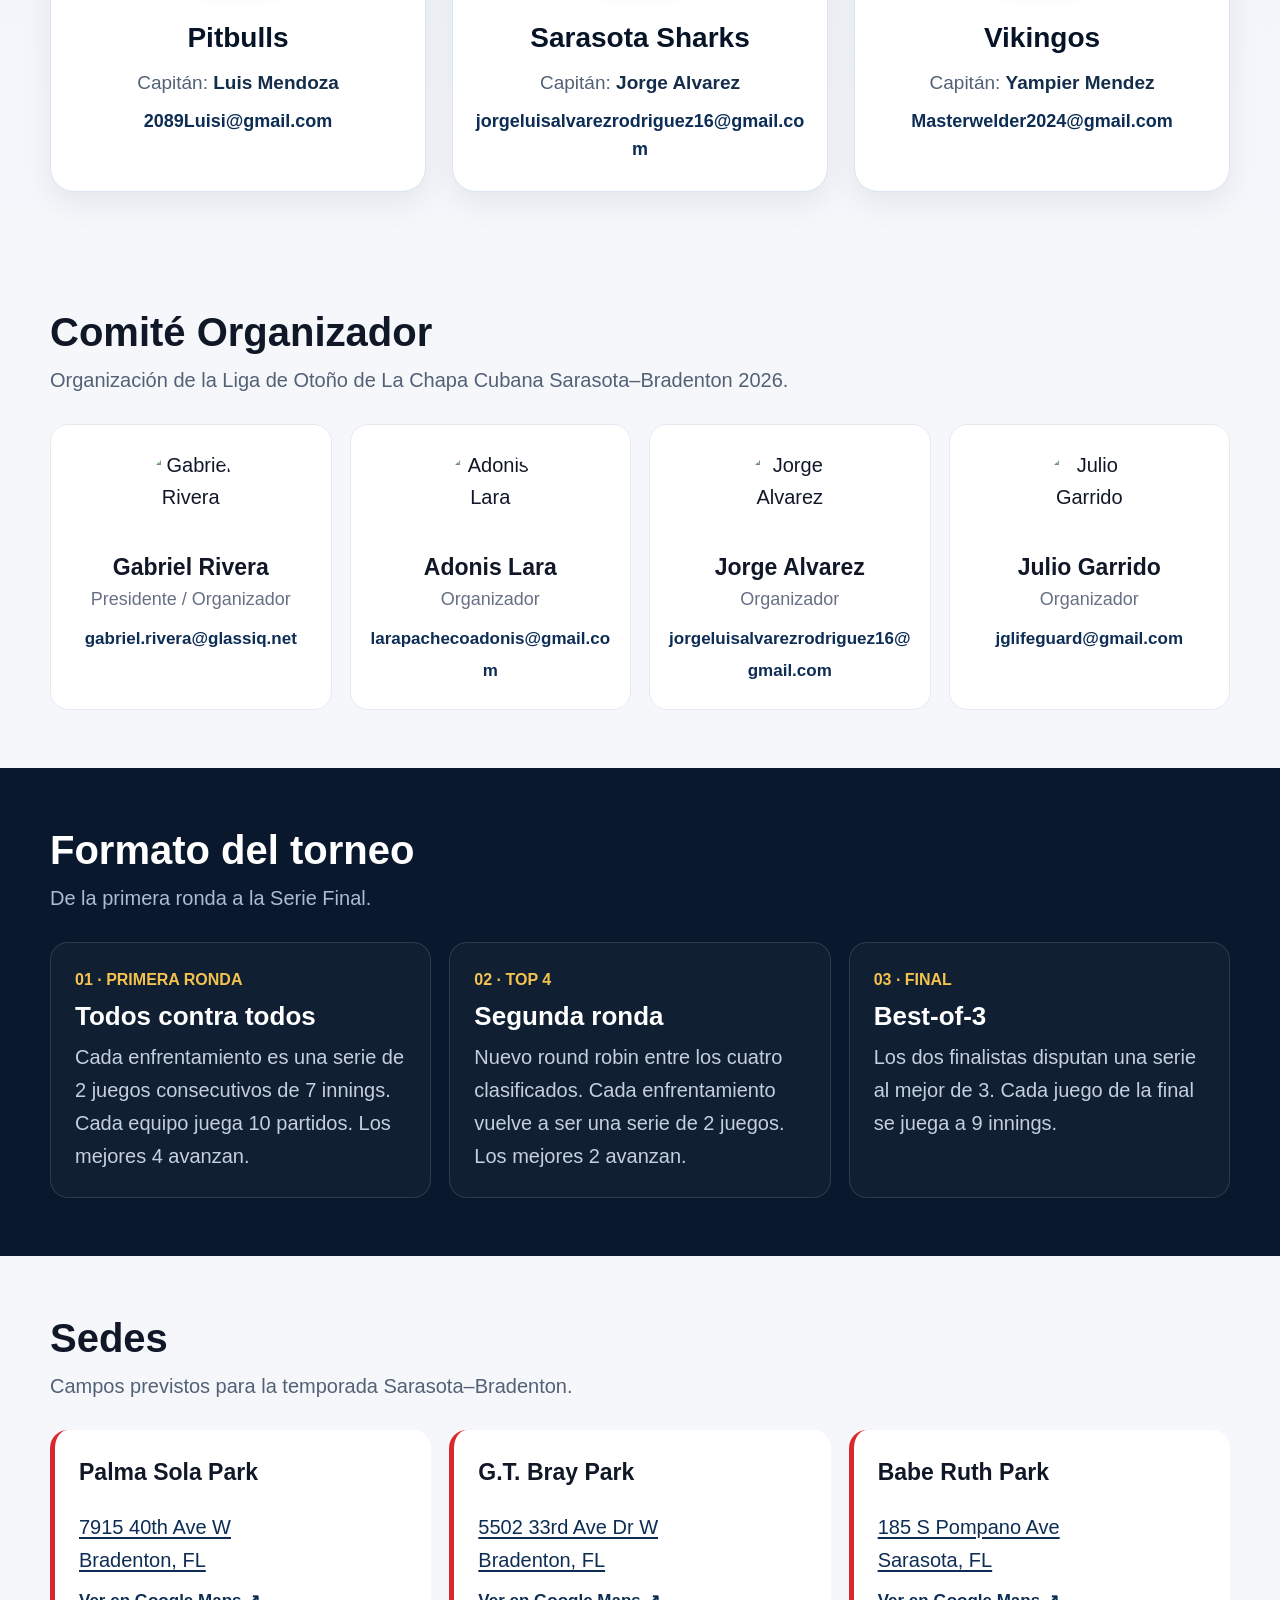
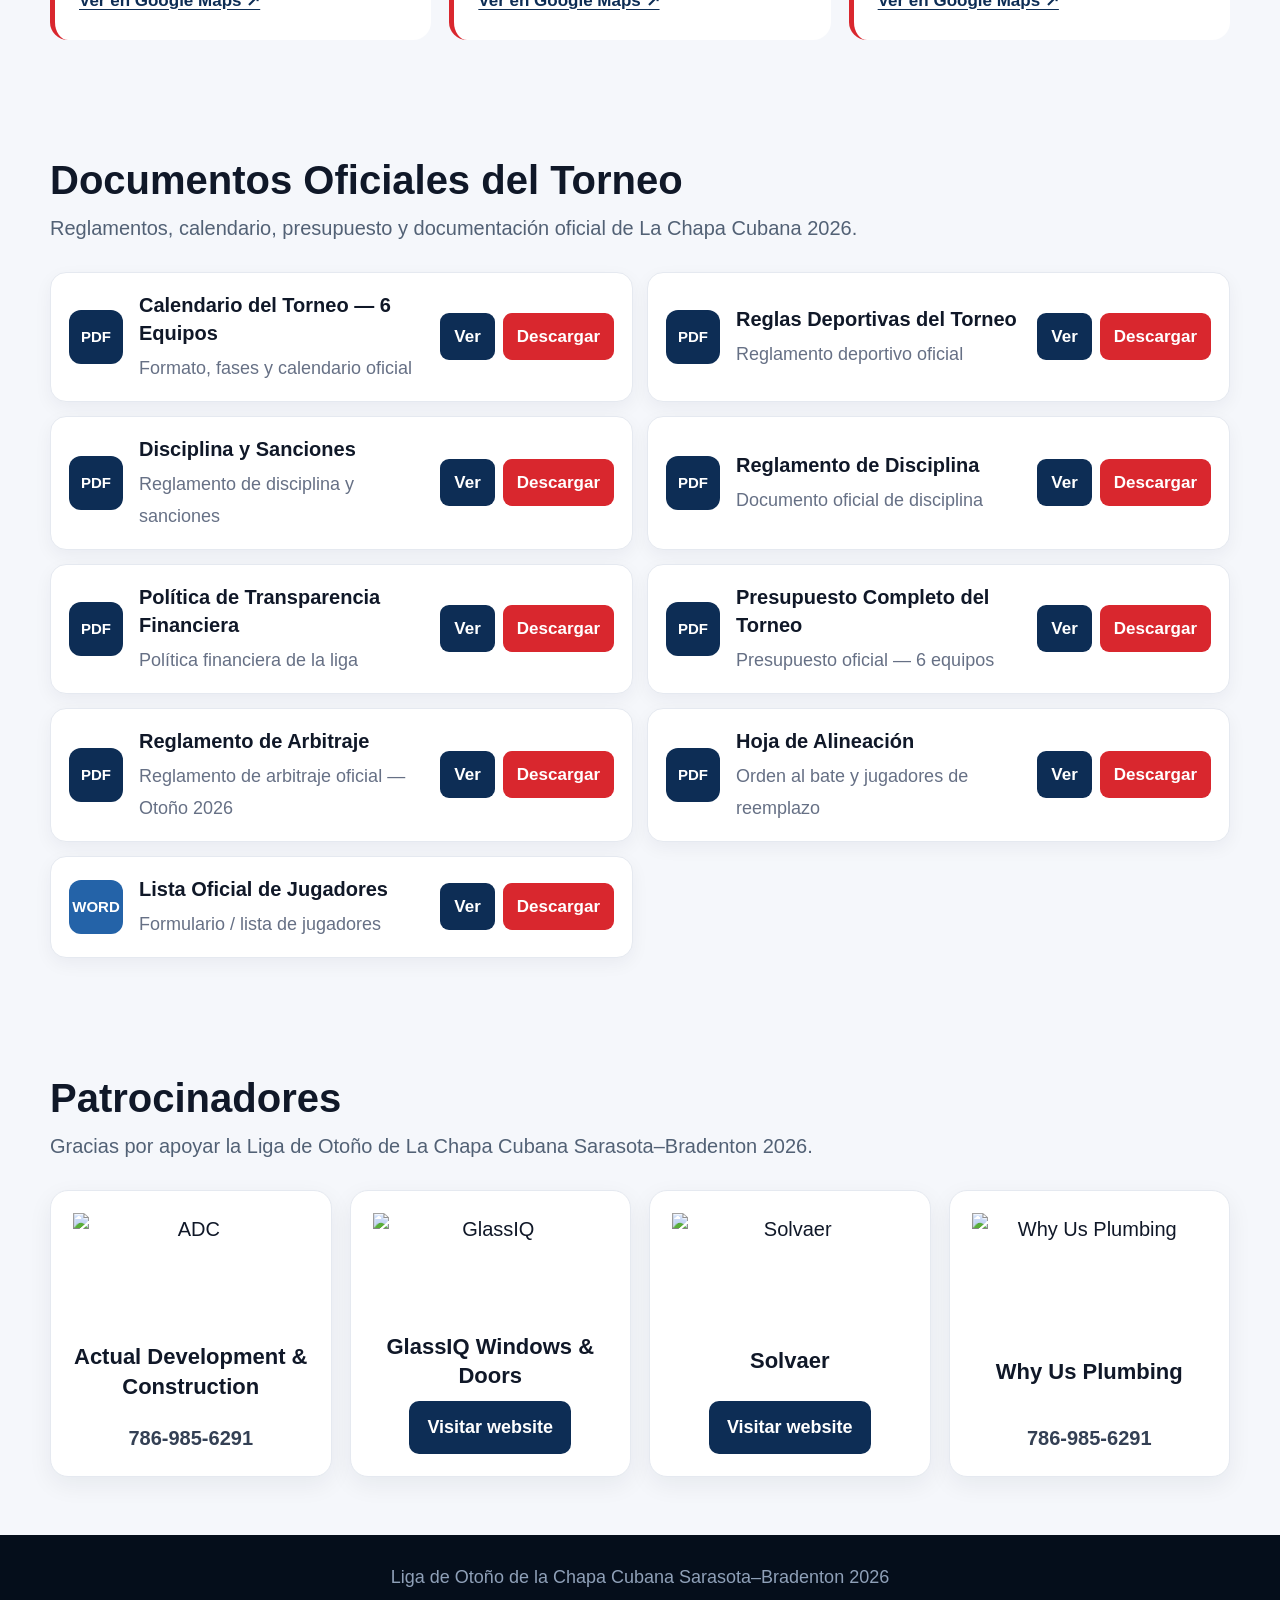
==== commit 54750daf: "Link venue addresses directly to Google Maps" ====
--- a/index.html
+++ b/index.html
@@ -56,6 +56,7 @@
 @media(max-width:1000px){#equipos .cards{grid-template-columns:repeat(2,minmax(0,1fr))}.committee{grid-template-columns:repeat(2,minmax(0,1fr))}.sponsors-grid{grid-template-columns:repeat(2,minmax(0,1fr))}}
 @media(max-width:600px){#equipos .cards{grid-template-columns:1fr;gap:22px}.committee,.sponsors-grid{grid-template-columns:1fr}.hero p{font-size:20px}.hero h1{font-size:clamp(36px,10vw,48px);overflow-wrap:anywhere}.team-emblem{padding:26px 20px 22px}#equipos .team-logo{width:210px;height:210px}.doc-actions{margin-left:0;flex-direction:row;width:100%}.doc-btn{flex:1;text-align:center}}
 @media(prefers-reduced-motion:reduce){#equipos .card,.doc-card{transition:none}#equipos .card:hover,.doc-card:hover{transform:none}}
+.venue-map{display:inline-block;color:#0d2d55;text-decoration:underline;text-underline-offset:3px}.venue-map span{display:block;margin-top:10px;font-size:17px;font-weight:800}.venue-map:hover{color:#d9272e}.venue-map:focus-visible{outline:3px solid #0d2d55;outline-offset:5px;border-radius:3px}
 </style><link rel="stylesheet" href="navigation.css"><script src="navigation.js" defer></script></head>
 <body>
 <header class="site-header"><div class="site-nav"><a class="site-brand" href="index.html" aria-label="La Chapa Cubana — Home"><img src="https://drive.google.com/thumbnail?id=1ET58pvMTyD2m4tdaB0bdSCX0FVd7vZmN&sz=w120" alt="La Chapa"><div>LA CHAPA <span>CUBANA</span></div></a><nav id="site-menu" class="site-menu" aria-label="Menú principal"><a href="index.html">Home</a><a href="resultados.html">Resultados / Calendario</a><a href="finanzas.html">Finanzas</a></nav><button class="site-menu-toggle" type="button" aria-label="Abrir menú" aria-controls="site-menu" aria-expanded="false">☰</button></div></header>
@@ -81,9 +82,9 @@
 <div class="step"><div class="num">03 · FINAL</div><h3>Best-of-3</h3><p>Los dos finalistas disputan una serie al mejor de 3. Cada juego de la final se juega a 9 innings.</p></div>
 </div></div></section>
 <section id="sedes"><div class="wrap"><h2 class="title">Sedes</h2><p class="sub">Campos previstos para la temporada Sarasota–Bradenton.</p><div class="venues">
-<div class="venue"><b>Palma Sola Park</b><p>7915 40th Ave W<br>Bradenton, FL</p></div>
-<div class="venue"><b>G.T. Bray Park</b><p>5502 33rd Ave Dr W<br>Bradenton, FL</p></div>
-<div class="venue"><b>Babe Ruth Park</b><p>185 S Pompano Ave<br>Sarasota, FL</p></div>
+<div class="venue"><b>Palma Sola Park</b><p><a class="venue-map" href="https://www.google.com/maps/search/?api=1&query=7915%2040th%20Ave%20W%2C%20Bradenton%2C%20FL" target="_blank" rel="noopener" aria-label="Abrir Palma Sola Park en Google Maps">7915 40th Ave W<br>Bradenton, FL<span>Ver en Google Maps ↗</span></a></p></div>
+<div class="venue"><b>G.T. Bray Park</b><p><a class="venue-map" href="https://www.google.com/maps/search/?api=1&query=5502%2033rd%20Ave%20Dr%20W%2C%20Bradenton%2C%20FL" target="_blank" rel="noopener" aria-label="Abrir G.T. Bray Park en Google Maps">5502 33rd Ave Dr W<br>Bradenton, FL<span>Ver en Google Maps ↗</span></a></p></div>
+<div class="venue"><b>Babe Ruth Park</b><p><a class="venue-map" href="https://www.google.com/maps/search/?api=1&query=185%20S%20Pompano%20Ave%2C%20Sarasota%2C%20FL" target="_blank" rel="noopener" aria-label="Abrir Babe Ruth Park en Google Maps">185 S Pompano Ave<br>Sarasota, FL<span>Ver en Google Maps ↗</span></a></p></div>
 </div></div></section>
 <section id="documentos"><div class="wrap"><h2 class="title">Documentos Oficiales del Torneo</h2><p class="sub">Reglamentos, calendario, presupuesto y documentación oficial de La Chapa Cubana 2026.</p><div class="docs-grid">
 <div class="doc-card"><div class="doc-icon">PDF</div><div><strong>Calendario del Torneo — 6 Equipos</strong><span>Formato, fases y calendario oficial</span></div><div class="doc-actions"><a class="doc-btn" href="https://drive.google.com/file/d/1z3Nn9otGqDCR9JHhnxiJTnsiXqYLfeBk/view" target="_blank" rel="noopener">Ver</a><a class="doc-btn download" href="https://drive.google.com/uc?export=download&id=1z3Nn9otGqDCR9JHhnxiJTnsiXqYLfeBk">Descargar</a></div></div>
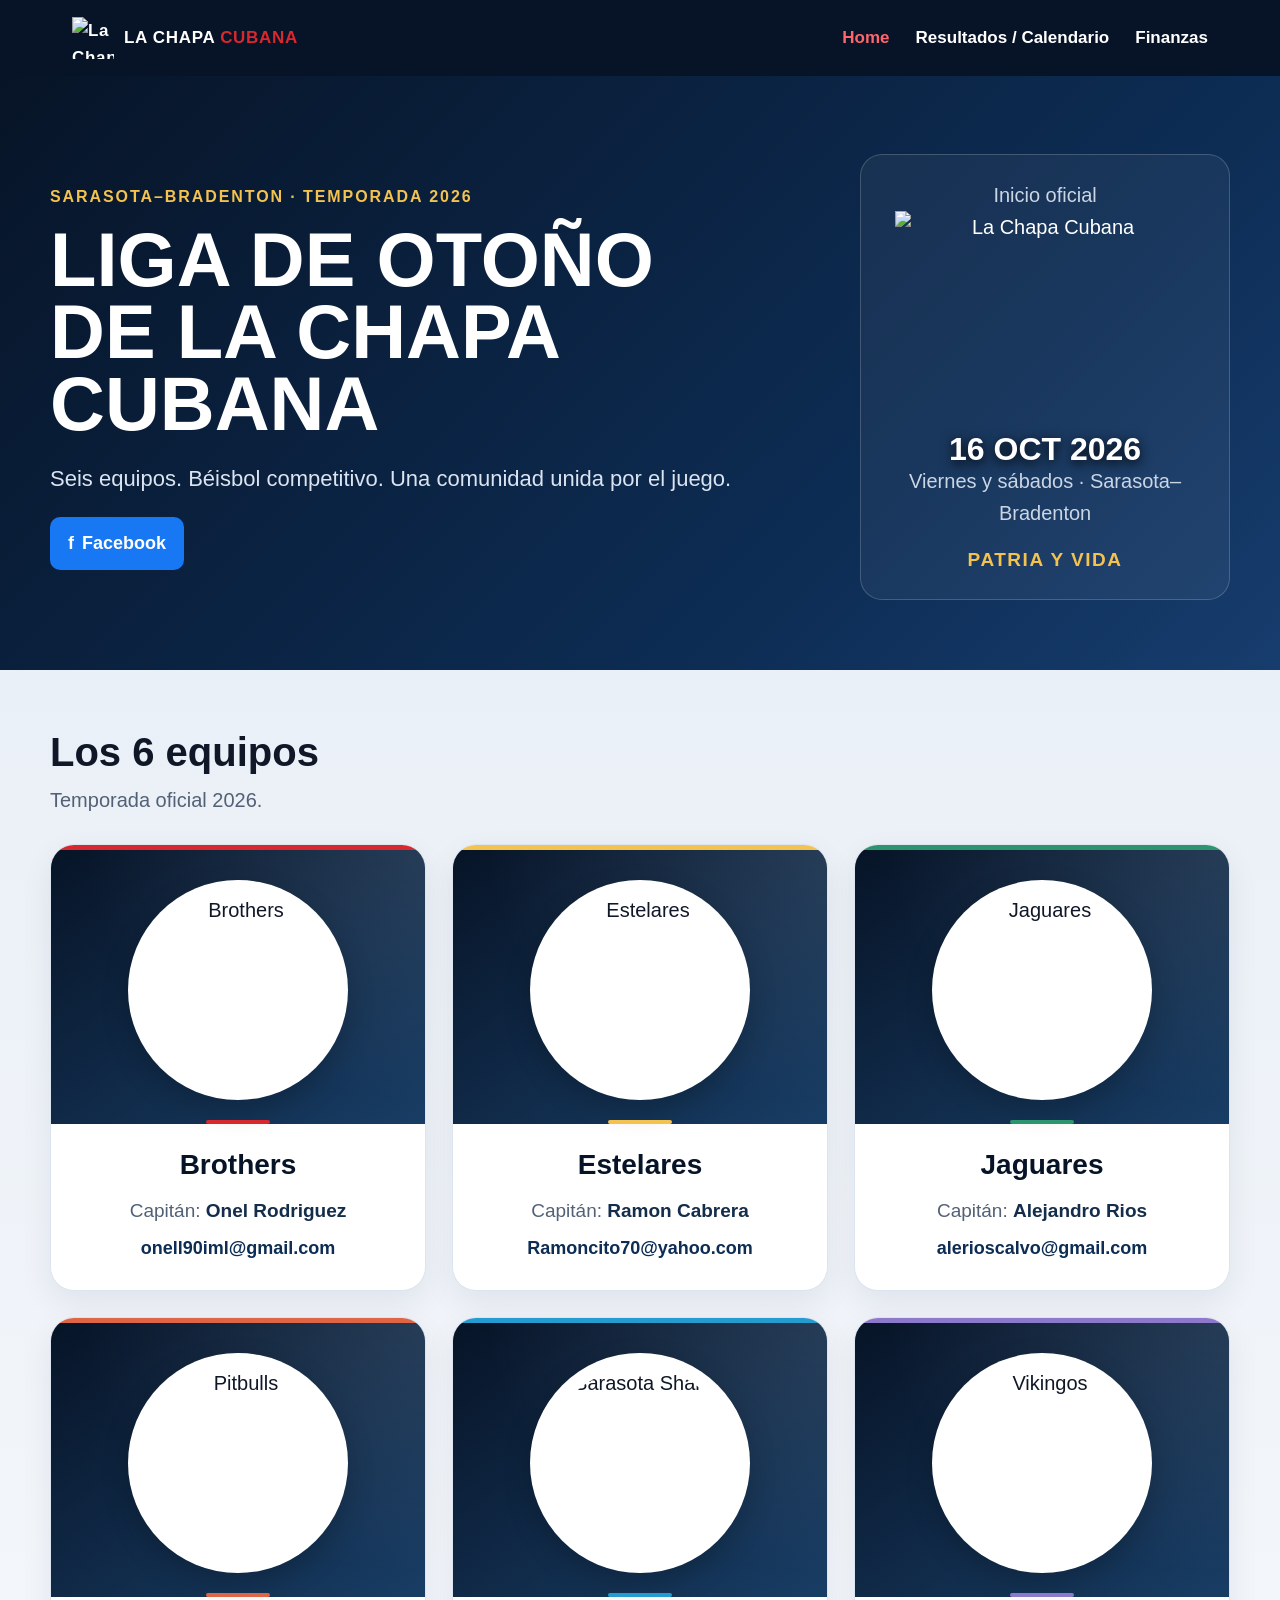
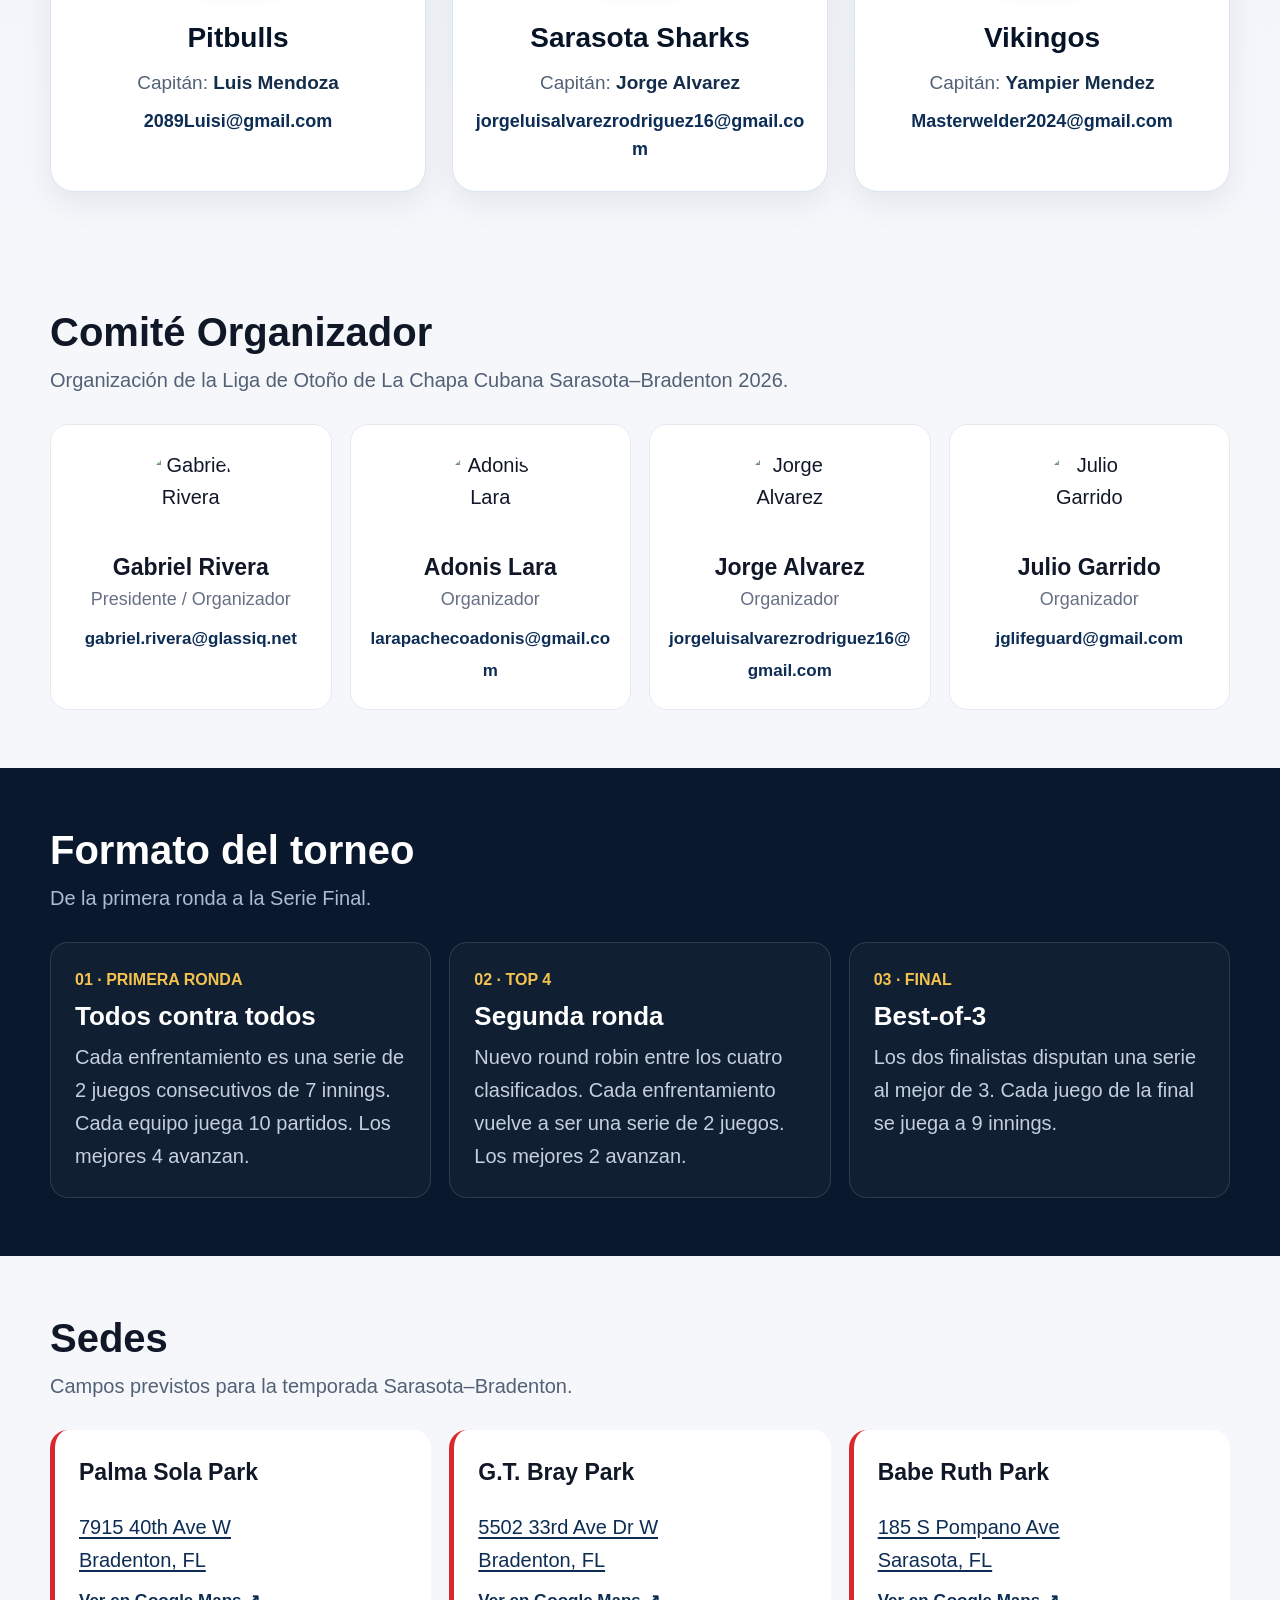
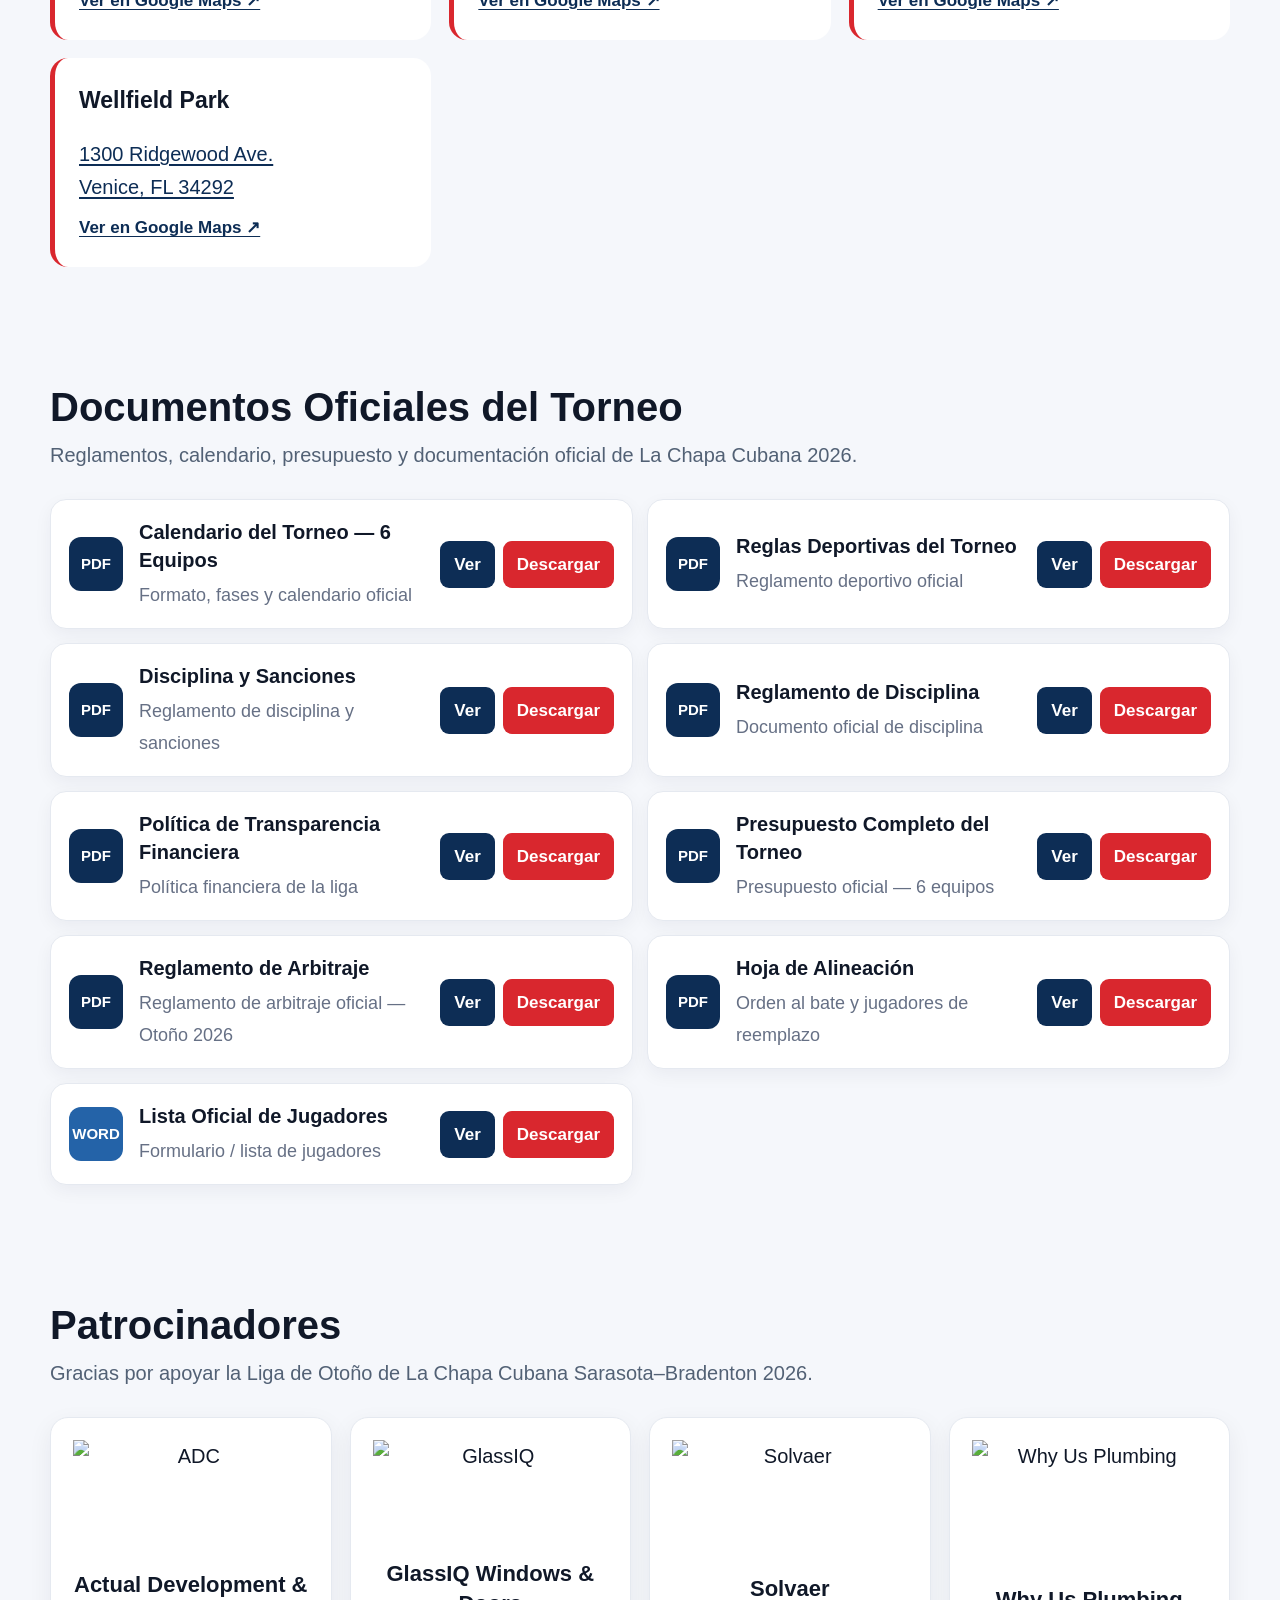
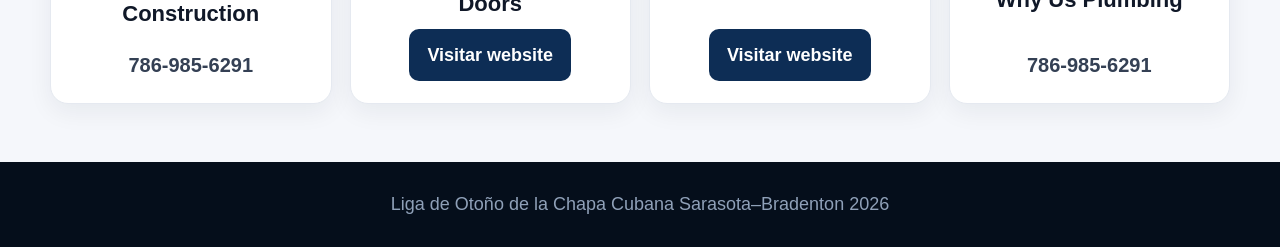
==== commit cd2cf76e: "Add Wellfield Park to the venue list with address and map link" ====
--- a/index.html
+++ b/index.html
@@ -57,10 +57,31 @@
 @media(max-width:600px){#equipos .cards{grid-template-columns:1fr;gap:22px}.committee,.sponsors-grid{grid-template-columns:1fr}.hero p{font-size:20px}.hero h1{font-size:clamp(36px,10vw,48px);overflow-wrap:anywhere}.team-emblem{padding:26px 20px 22px}#equipos .team-logo{width:210px;height:210px}.doc-actions{margin-left:0;flex-direction:row;width:100%}.doc-btn{flex:1;text-align:center}}
 @media(prefers-reduced-motion:reduce){#equipos .card,.doc-card{transition:none}#equipos .card:hover,.doc-card:hover{transform:none}}
 .venue-map{display:inline-block;color:#0d2d55;text-decoration:underline;text-underline-offset:3px}.venue-map span{display:block;margin-top:10px;font-size:17px;font-weight:800}.venue-map:hover{color:#d9272e}.venue-map:focus-visible{outline:3px solid #0d2d55;outline-offset:5px;border-radius:3px}
+
+.match-promo[hidden]{display:none}
+.match-promo{background:radial-gradient(ellipse at center,#235a8e 0%,#0d2d55 45%,#071427 90%);color:#fff;text-align:center;padding:44px 22px 46px;border-bottom:6px solid #d9272e}
+.match-promo .promo-kicker{color:#f3c24f;font-size:18px;font-weight:900;letter-spacing:.14em;text-transform:uppercase;margin:0 0 22px}
+.promo-matchup{display:flex;align-items:center;justify-content:center;gap:34px;max-width:1100px;margin:auto}
+.promo-team{flex:1;min-width:0;display:grid;justify-items:center;gap:12px}
+.promo-team img{width:150px;height:150px;object-fit:contain;background:#fff;border-radius:50%;padding:10px;box-shadow:0 8px 28px #0005}
+.promo-team span{font-size:clamp(32px,5vw,66px);font-weight:900;line-height:1.1;text-transform:uppercase}
+.promo-vs{font-size:34px;font-weight:900;color:#f3c24f}
+.promo-details{font-size:clamp(25px,4vw,40px);font-weight:900;margin:26px 0 22px;line-height:1.3}
+.promo-link{display:inline-block;background:#d9272e;color:#fff;padding:12px 24px;border-radius:10px;font-size:18px;font-weight:900}
+.promo-link:focus-visible{outline:3px solid #f3c24f;outline-offset:5px}
+@media(max-width:600px){.match-promo{padding:30px 16px 34px}.promo-matchup{gap:10px}.promo-team img{width:95px;height:95px}.promo-team span{font-size:clamp(22px,6vw,32px)}.promo-vs{font-size:22px}.match-promo .promo-kicker{font-size:15px}.promo-details{font-size:26px}}
+.match-promo.match-promo-art{padding:0;background:#071427;border-bottom:6px solid #d9272e}.promo-poster-link{display:block}.promo-poster{display:block;width:100%;height:auto}.promo-poster-link:focus-visible{outline:4px solid #f3c24f;outline-offset:-4px}
+.weekly-poster-caption{margin:0;padding:12px 20px;background:#071427;color:#fff;font-size:18px;line-height:1.4;text-align:center;font-weight:800}.weekly-poster-caption[hidden]{display:none}
 </style><link rel="stylesheet" href="navigation.css"><script src="navigation.js" defer></script></head>
 <body>
 <header class="site-header"><div class="site-nav"><a class="site-brand" href="index.html" aria-label="La Chapa Cubana — Home"><img src="https://drive.google.com/thumbnail?id=1ET58pvMTyD2m4tdaB0bdSCX0FVd7vZmN&sz=w120" alt="La Chapa"><div>LA CHAPA <span>CUBANA</span></div></a><nav id="site-menu" class="site-menu" aria-label="Menú principal"><a href="index.html">Home</a><a href="resultados.html">Resultados / Calendario</a><a href="finanzas.html">Finanzas</a></nav><button class="site-menu-toggle" type="button" aria-label="Abrir menú" aria-controls="site-menu" aria-expanded="false">☰</button></div></header>
 <main id="inicio">
+<section class="match-promo match-promo-art" id="opening-match-promo" aria-label="Estelares vs Sharks, 16 de octubre en Babe Ruth" hidden>
+<a class="promo-poster-link" href="resultados.html" aria-label="Ver calendario: Estelares vs Sharks, 16 de octubre en Babe Ruth">
+<img class="promo-poster" src="assets/estelares-sharks-opening.svg" width="1672" height="724" fetchpriority="high" alt="¡Arranca el torneo! Estelares vs Sharks. 16 octubre · Babe Ruth. Peloteros con bates entrando al terreno y tiburones beisbolistas listos para jugar. Ver calendario.">
+</a><p class="weekly-poster-caption" id="weekly-poster-caption" hidden></p></section>
+<script src="weekly-posters.js" defer></script>
+
 <section class="hero"><div class="hero-in"><div><div class="eyebrow">Sarasota–Bradenton · Temporada 2026</div><h1>LIGA DE OTOÑO<br>DE LA CHAPA CUBANA</h1><p>Seis equipos. Béisbol competitivo. Una comunidad unida por el juego.</p><div style="margin-top:22px"><a class="fb-link" href="https://www.facebook.com/stories/122099735511436283/UzpfSVNDOjE0MTI1MDkyNjc3NDA5NTQ=/?view_single=false" target="_blank" rel="noopener"><span class="fb-icon">f</span> Facebook</a></div></div><div class="badge"><span>Inicio oficial</span><img class="hero-logo" src="https://drive.google.com/thumbnail?id=1ET58pvMTyD2m4tdaB0bdSCX0FVd7vZmN&sz=w800" alt="La Chapa Cubana"><div class="start-date">16 OCT 2026</div><span>Viernes y sábados · Sarasota–Bradenton</span><span class="motto">Patria y Vida</span></div></div></section>
 <section id="equipos"><div class="wrap"><h2 class="title">Los 6 equipos</h2><p class="sub">Temporada oficial 2026.</p><div class="cards">
 <div class="card"><div class="team-emblem"><img class="team-logo" src="https://drive.google.com/thumbnail?id=1-qWRgKW-EbeQ3weT7S31rClTQt9q2caC&sz=w400" alt="Brothers"></div><div class="team">Brothers</div><div class="contact">Capitán: <b>Onel Rodriguez</b><br><a href="mailto:onell90iml@gmail.com">onell90iml@gmail.com</a></div></div>
@@ -85,6 +106,7 @@
 <div class="venue"><b>Palma Sola Park</b><p><a class="venue-map" href="https://www.google.com/maps/search/?api=1&query=7915%2040th%20Ave%20W%2C%20Bradenton%2C%20FL" target="_blank" rel="noopener" aria-label="Abrir Palma Sola Park en Google Maps">7915 40th Ave W<br>Bradenton, FL<span>Ver en Google Maps ↗</span></a></p></div>
 <div class="venue"><b>G.T. Bray Park</b><p><a class="venue-map" href="https://www.google.com/maps/search/?api=1&query=5502%2033rd%20Ave%20Dr%20W%2C%20Bradenton%2C%20FL" target="_blank" rel="noopener" aria-label="Abrir G.T. Bray Park en Google Maps">5502 33rd Ave Dr W<br>Bradenton, FL<span>Ver en Google Maps ↗</span></a></p></div>
 <div class="venue"><b>Babe Ruth Park</b><p><a class="venue-map" href="https://www.google.com/maps/search/?api=1&query=185%20S%20Pompano%20Ave%2C%20Sarasota%2C%20FL" target="_blank" rel="noopener" aria-label="Abrir Babe Ruth Park en Google Maps">185 S Pompano Ave<br>Sarasota, FL<span>Ver en Google Maps ↗</span></a></p></div>
+<div class="venue"><b>Wellfield Park</b><p><a class="venue-map" href="https://www.google.com/maps/search/?api=1&query=1300%20Ridgewood%20Ave%2C%20Venice%2C%20FL%2034292" target="_blank" rel="noopener" aria-label="Abrir Wellfield Park en Google Maps">1300 Ridgewood Ave.<br>Venice, FL 34292<span>Ver en Google Maps ↗</span></a></p></div>
 </div></div></section>
 <section id="documentos"><div class="wrap"><h2 class="title">Documentos Oficiales del Torneo</h2><p class="sub">Reglamentos, calendario, presupuesto y documentación oficial de La Chapa Cubana 2026.</p><div class="docs-grid">
 <div class="doc-card"><div class="doc-icon">PDF</div><div><strong>Calendario del Torneo — 6 Equipos</strong><span>Formato, fases y calendario oficial</span></div><div class="doc-actions"><a class="doc-btn" href="https://drive.google.com/file/d/1z3Nn9otGqDCR9JHhnxiJTnsiXqYLfeBk/view" target="_blank" rel="noopener">Ver</a><a class="doc-btn download" href="https://drive.google.com/uc?export=download&id=1z3Nn9otGqDCR9JHhnxiJTnsiXqYLfeBk">Descargar</a></div></div>
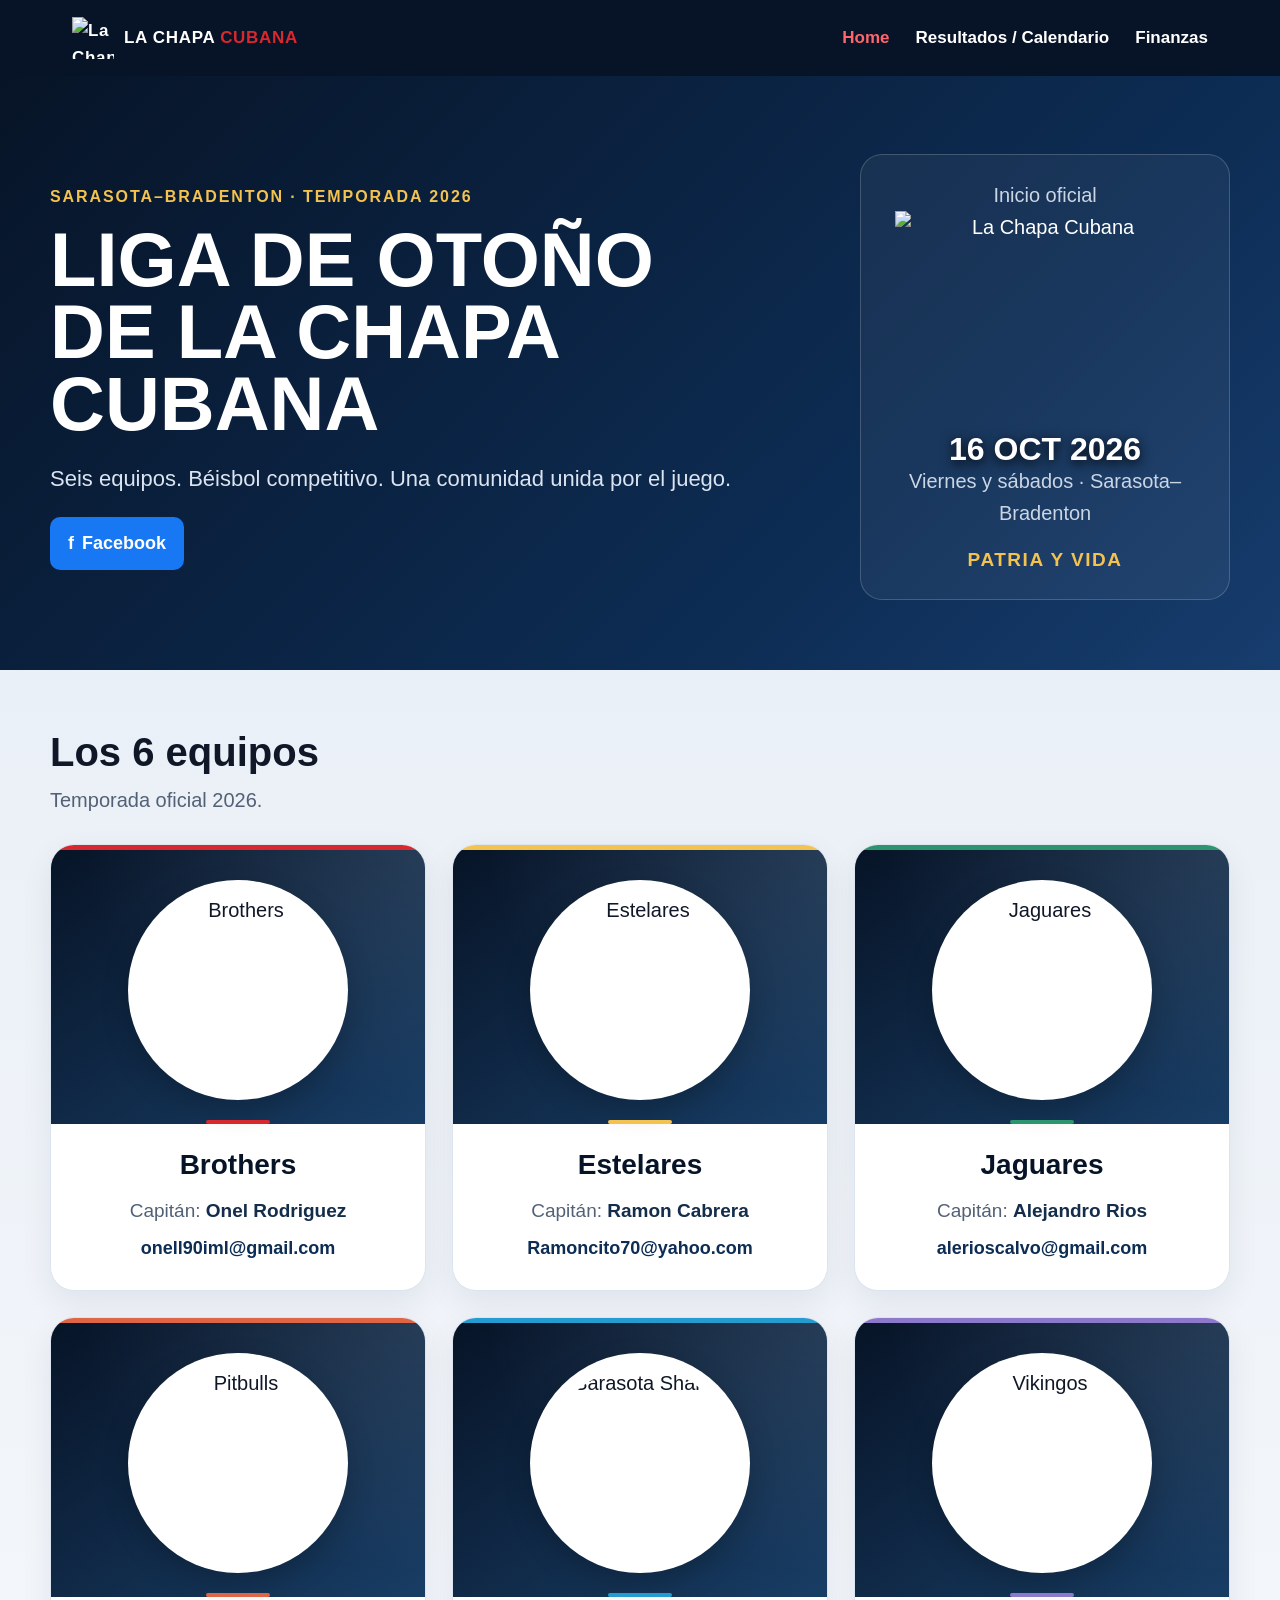
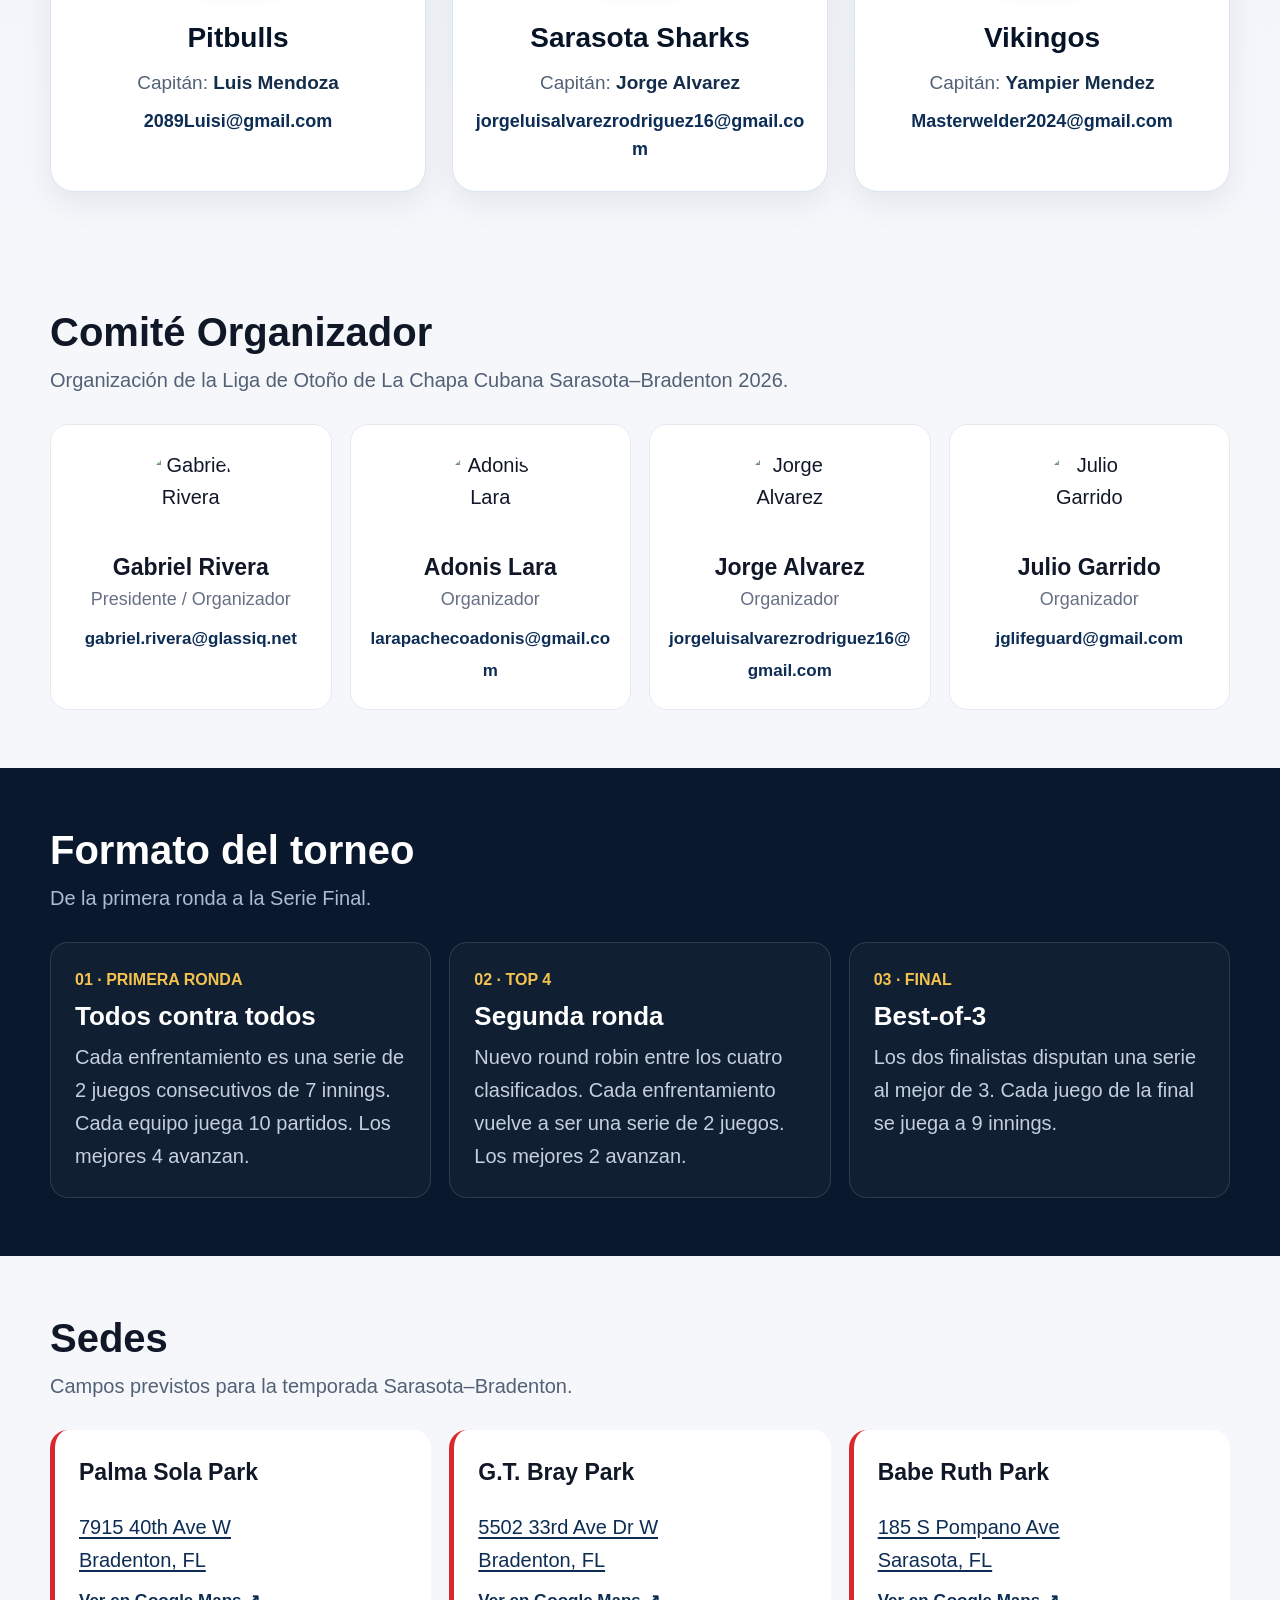
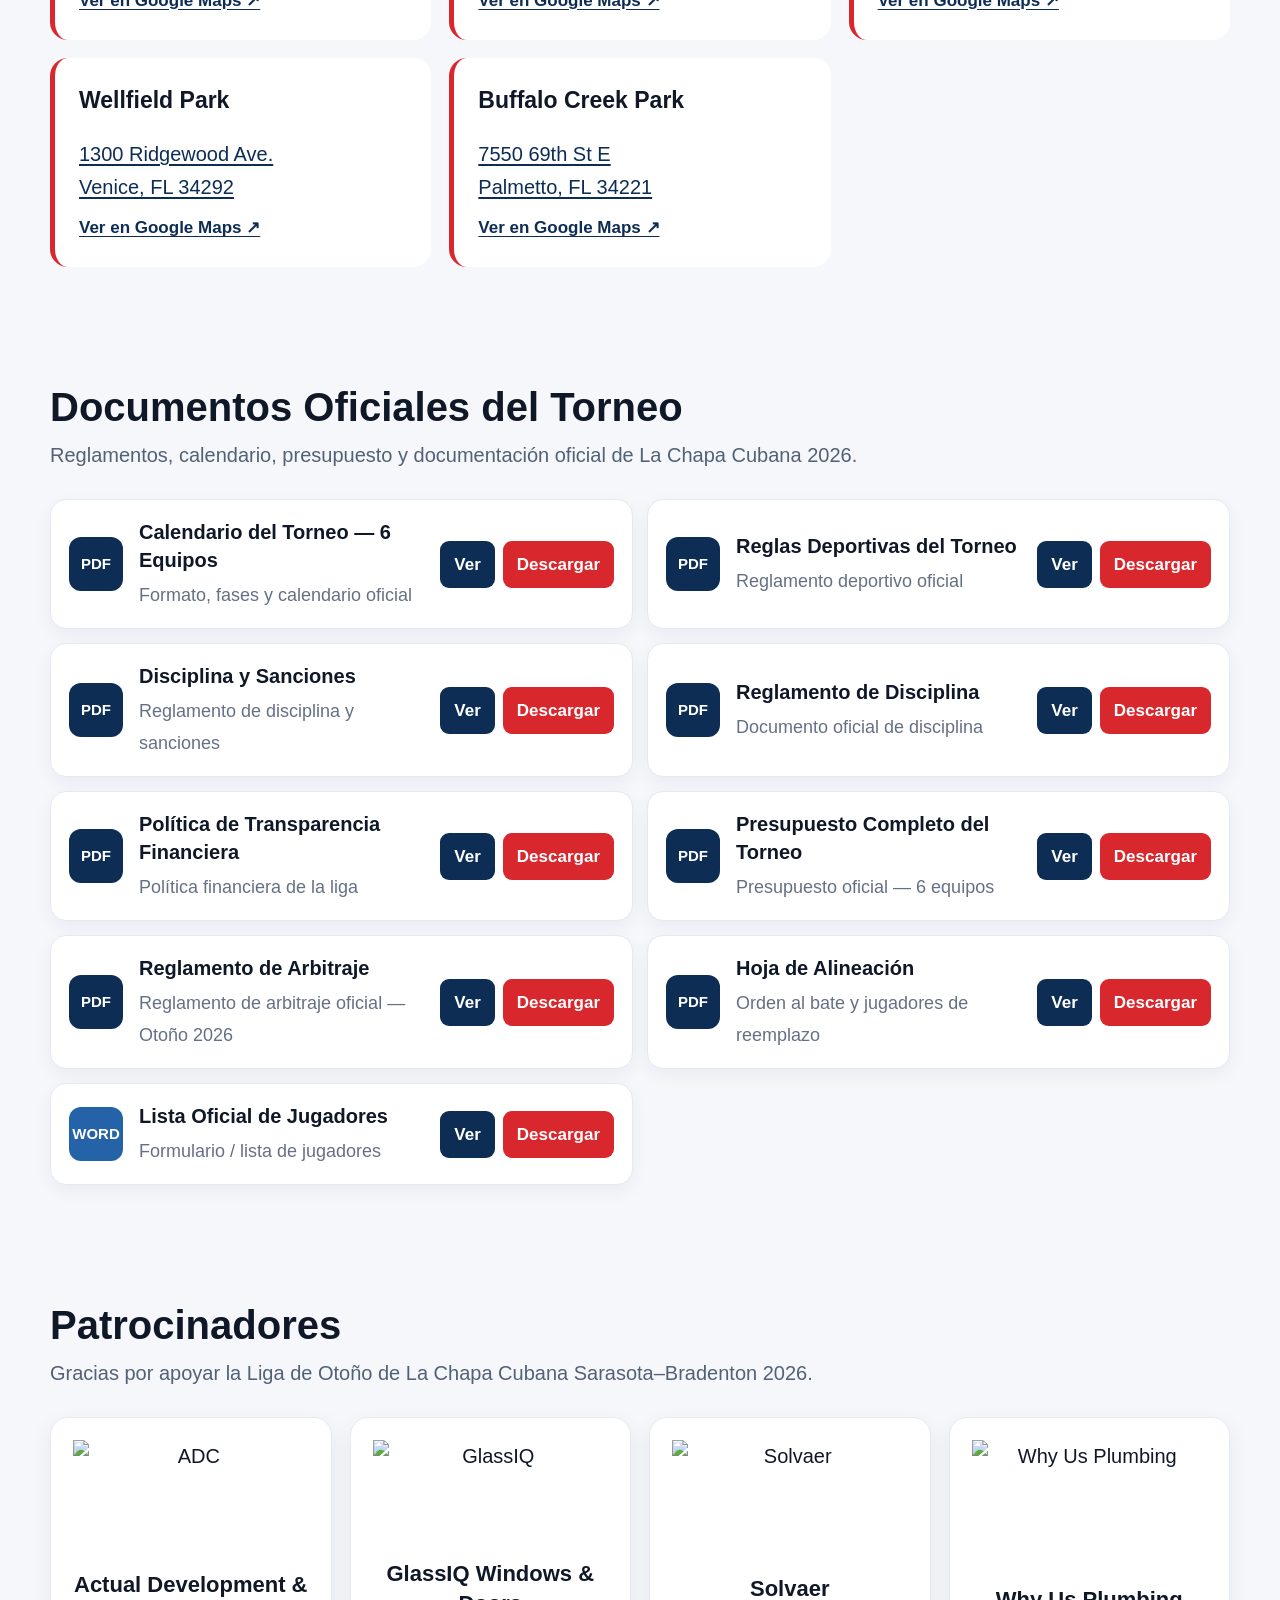
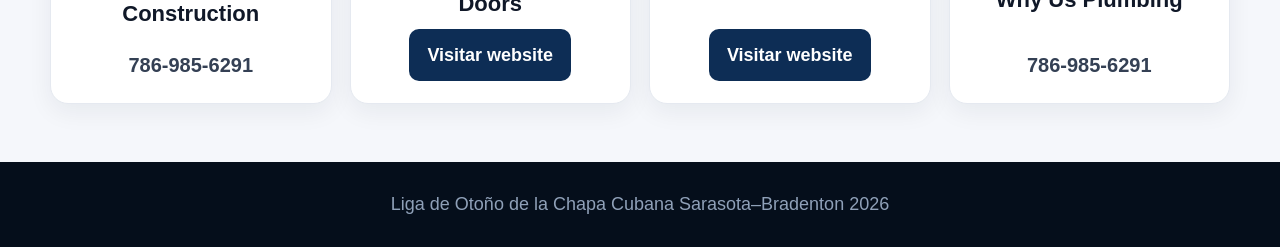
==== commit 3334fb20: "Add Buffalo Creek Park to the venue list" ====
--- a/index.html
+++ b/index.html
@@ -107,6 +107,7 @@
 <div class="venue"><b>G.T. Bray Park</b><p><a class="venue-map" href="https://www.google.com/maps/search/?api=1&query=5502%2033rd%20Ave%20Dr%20W%2C%20Bradenton%2C%20FL" target="_blank" rel="noopener" aria-label="Abrir G.T. Bray Park en Google Maps">5502 33rd Ave Dr W<br>Bradenton, FL<span>Ver en Google Maps ↗</span></a></p></div>
 <div class="venue"><b>Babe Ruth Park</b><p><a class="venue-map" href="https://www.google.com/maps/search/?api=1&query=185%20S%20Pompano%20Ave%2C%20Sarasota%2C%20FL" target="_blank" rel="noopener" aria-label="Abrir Babe Ruth Park en Google Maps">185 S Pompano Ave<br>Sarasota, FL<span>Ver en Google Maps ↗</span></a></p></div>
 <div class="venue"><b>Wellfield Park</b><p><a class="venue-map" href="https://www.google.com/maps/search/?api=1&query=1300%20Ridgewood%20Ave%2C%20Venice%2C%20FL%2034292" target="_blank" rel="noopener" aria-label="Abrir Wellfield Park en Google Maps">1300 Ridgewood Ave.<br>Venice, FL 34292<span>Ver en Google Maps ↗</span></a></p></div>
+<div class="venue"><b>Buffalo Creek Park</b><p><a class="venue-map" href="https://www.google.com/maps/search/?api=1&query=7550%2069th%20St%20E%2C%20Palmetto%2C%20FL%2034221" target="_blank" rel="noopener" aria-label="Abrir Buffalo Creek Park en Google Maps">7550 69th St E<br>Palmetto, FL 34221<span>Ver en Google Maps ↗</span></a></p></div>
 </div></div></section>
 <section id="documentos"><div class="wrap"><h2 class="title">Documentos Oficiales del Torneo</h2><p class="sub">Reglamentos, calendario, presupuesto y documentación oficial de La Chapa Cubana 2026.</p><div class="docs-grid">
 <div class="doc-card"><div class="doc-icon">PDF</div><div><strong>Calendario del Torneo — 6 Equipos</strong><span>Formato, fases y calendario oficial</span></div><div class="doc-actions"><a class="doc-btn" href="https://drive.google.com/file/d/1z3Nn9otGqDCR9JHhnxiJTnsiXqYLfeBk/view" target="_blank" rel="noopener">Ver</a><a class="doc-btn download" href="https://drive.google.com/uc?export=download&id=1z3Nn9otGqDCR9JHhnxiJTnsiXqYLfeBk">Descargar</a></div></div>
